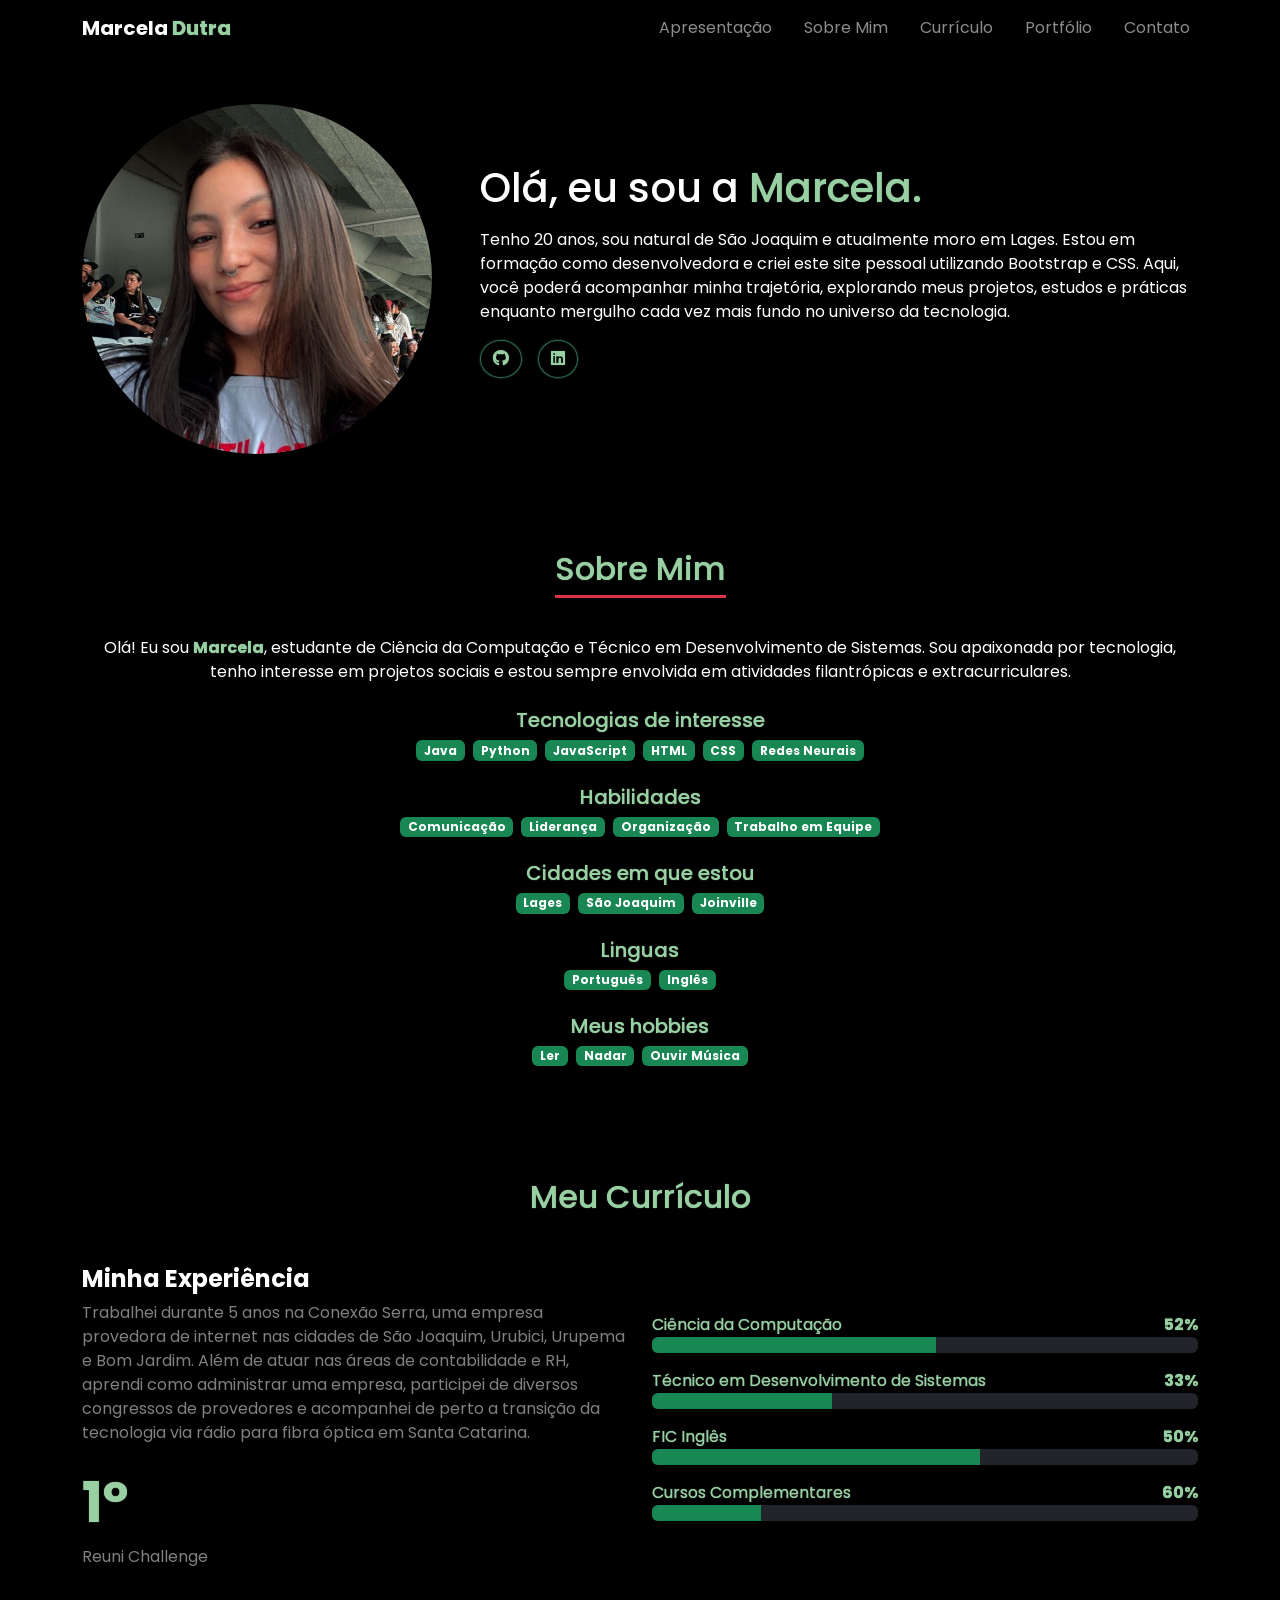
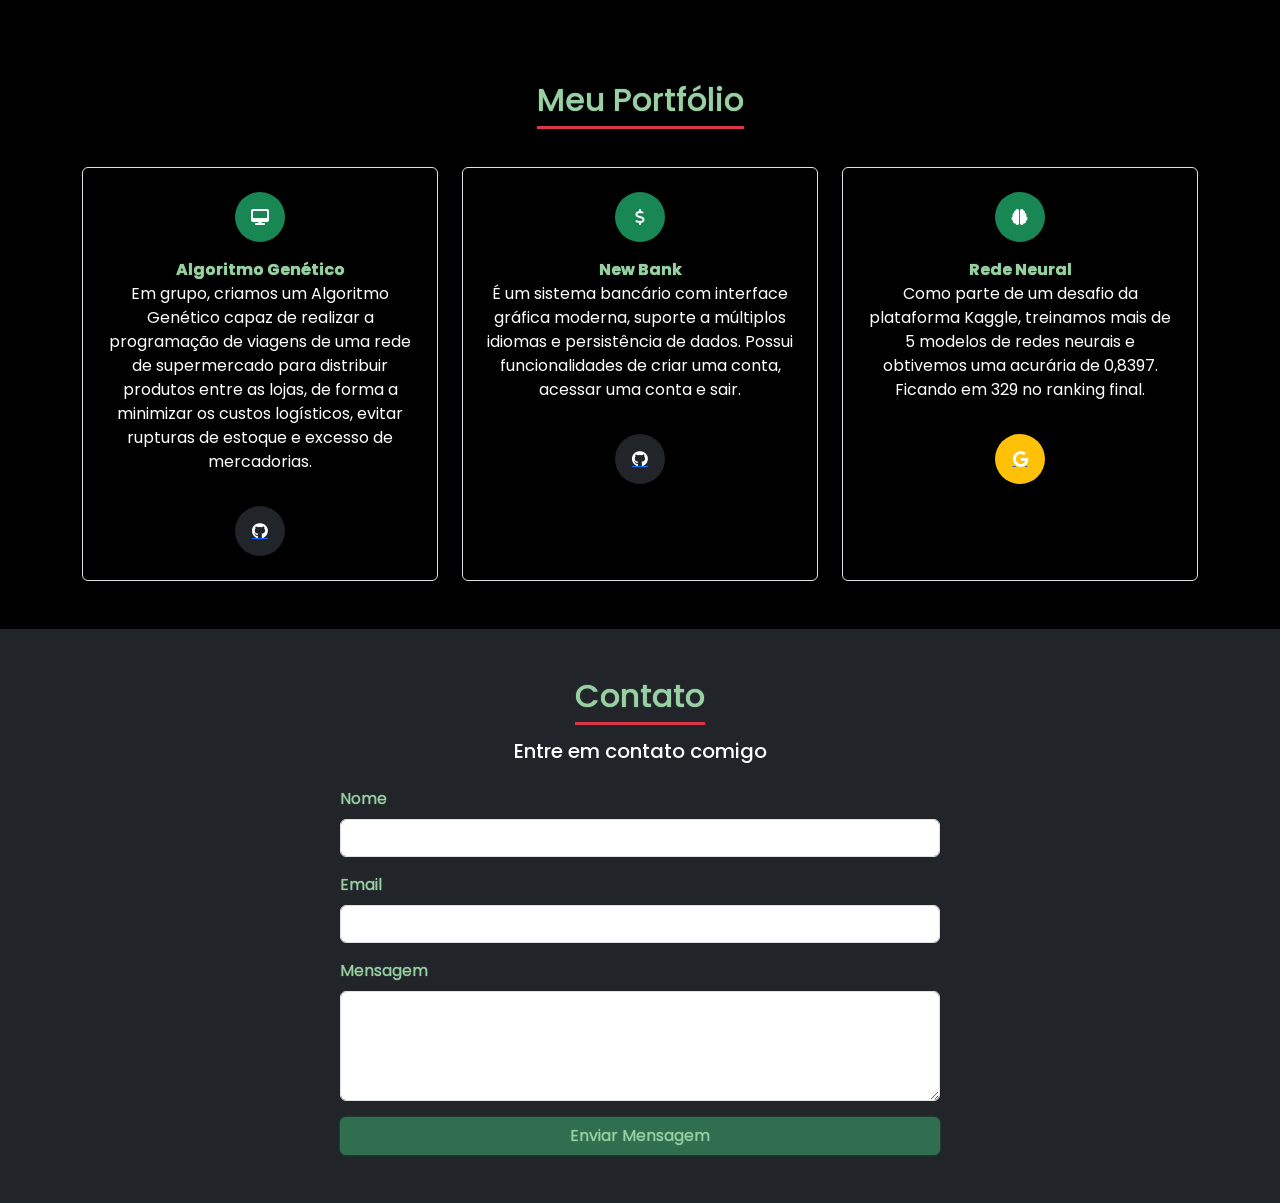
==== site-pessoal/index.html @ 1684de86 "Add files via upload Commit Final." ====
<!DOCTYPE html>
<html lang="pt-BR">

<head>
    <meta charset="UTF-8" />
    <meta name="viewport" content="width=device-width, initial-scale=1.0" />
    <title>Meu site pessoal</title>

    <!-- Bootstrap -->
    <link href="https://cdn.jsdelivr.net/npm/bootstrap@5.3.3/dist/css/bootstrap.min.css" rel="stylesheet" />
    <!-- Font Awesome -->
    <link rel="stylesheet" href="https://cdnjs.cloudflare.com/ajax/libs/font-awesome/6.5.2/css/all.min.css" />
    <!-- Google Fonts -->
    <link href="https://fonts.googleapis.com/css2?family=Poppins:wght@300;400;500;600&display=swap" rel="stylesheet">
    <!-- CSS adicional -->
    <link rel="stylesheet" href="style.css" />
    <style>
        body {
            font-family: 'Poppins', sans-serif;
            background-color: black;
            color: white;
        }
    </style>
</head>

<body>

    <!-- Navbar -->
    <nav class="navbar navbar-expand-lg navbar-dark bg-black">
        <div class="container">
            <a class="navbar-brand fw-bold" href="#">Marcela <span class="text-success">Dutra</span></a>
            <button class="navbar-toggler" type="button" data-bs-toggle="collapse" data-bs-target="#navbarNav">
                <span class="navbar-toggler-icon"></span>
            </button>
            <div class="collapse navbar-collapse justify-content-end" id="navbarNav">
                <ul class="navbar-nav gap-3">
                    <li class="nav-item"><a class="nav-link" href="#apresentacao">Apresentação</a></li>
                    <li class="nav-item"><a class="nav-link" href="#sobre">Sobre Mim</a></li>
                    <li class="nav-item"><a class="nav-link" href="#curriculo">Currículo</a></li>
                    <li class="nav-item"><a class="nav-link" href="#portfolio">Portfólio</a></li>
                    <li class="nav-item"><a class="nav-link" href="#contato">Contato</a></li>
                </ul>

            </div>
        </div>
    </nav>

    <!-- Apresentação -->
    <section class="py-5" id="apresentacao">
        <div class="container d-flex flex-column flex-md-row align-items-center justify-content-between">
            <div class="mb-4 mb-md-0">
                <img src="imagens/foto-perfil.jpg" class="rounded-circle shadow"
                    style="width: 350px; height: 350px; object-fit: cover;" alt="foto">
            </div>
            <div class="ms-md-5 text-center text-md-start">
                <h1>Olá, eu sou a <span class="text-success">Marcela.</span></h1>
                <p class="mt-3">Tenho 20 anos, sou natural de São Joaquim e atualmente moro em Lages. Estou em formação
                    como desenvolvedora e criei este site pessoal utilizando Bootstrap e CSS. Aqui, você poderá
                    acompanhar minha trajetória, explorando meus projetos, estudos e práticas enquanto mergulho cada vez
                    mais fundo no universo da tecnologia. </p>
                <div class="d-flex justify-content-center justify-content-md-start gap-3 my-3">
                    <a href="https://github.com/mdrmarcela" target="_blank"
                        class="btn btn-outline-success rounded-circle">
                        <i class="fab fa-github"></i>
                    </a>
                    <a href="https://www.linkedin.com/in/marcela-rodrigues-480887188" target="_blank"
                        class="btn btn-outline-success rounded-circle">
                        <i class="fab fa-linkedin"></i>
                    </a>
                </div>
    </section>

    <!-- Sobre Mim -->
    <section class="py-5" id="sobre">
        <div class="container">
            <h2 class="text-center mb-5">
                <span class="border-bottom border-3 border-danger pb-1">Sobre Mim</span>
            </h2>
            <div class="text-center text-white">
                <p class="mb-4">
                    Olá! Eu sou <span class="text-success fw-bold">Marcela</span>, estudante de Ciência da Computação e
                    Técnico em Desenvolvimento de Sistemas. Sou apaixonada por tecnologia, tenho interesse em projetos
                    sociais e estou sempre envolvida em atividades filantrópicas e extracurriculares.
                </p>

                <!-- Tecnologias -->
                <h5 class="text-success mt-4">Tecnologias de interesse</h5>
                <div class="d-flex flex-wrap justify-content-center gap-2 mb-3">
                    <span class="badge bg-success">Java</span>
                    <span class="badge bg-success">Python</span>
                    <span class="badge bg-success">JavaScript</span>
                    <span class="badge bg-success">HTML</span>
                    <span class="badge bg-success">CSS</span>
                    <span class="badge bg-success">Redes Neurais</span>
                </div>

                <!-- Habilidades -->
                <h5 class="text-success mt-4">Habilidades</h5>
                <div class="d-flex flex-wrap justify-content-center gap-2 mb-3">
                    <span class="badge bg-success">Comunicação</span>
                    <span class="badge bg-success">Liderança</span>
                    <span class="badge bg-success">Organização</span>
                    <span class="badge bg-success">Trabalho em Equipe</span>
                </div>

                <!-- Cidades -->
                <h5 class="text-success mt-4">Cidades em que estou</h5>
                <div class="d-flex flex-wrap justify-content-center gap-2 mb-3">
                    <span class="badge bg-success">Lages</span>
                    <span class="badge bg-success">São Joaquim</span>
                    <span class="badge bg-success">Joinville</span>
                </div>

                <!-- Linguas -->
                <h5 class="text-success mt-4">Linguas</h5>
                <div class="d-flex flex-wrap justify-content-center gap-2 mb-3">
                    <span class="badge bg-success">Português</span>
                    <span class="badge bg-success">Inglês</span>
                </div>

                <!-- Hobbies -->
                <h5 class="text-success mt-4">Meus hobbies</h5>
                <div class="d-flex flex-wrap justify-content-center gap-2 mb-3">
                    <span class="badge bg-success">Ler</span>
                    <span class="badge bg-success">Nadar</span>
                    <span class="badge bg-success">Ouvir Música</span>
                </div>
            </div>
        </div>
    </section>


    <!-- Currículo -->
    <section class="py-5 bg-black" id="curriculo">
        <div class="container">
            <h2 class="text-center mb-5">
                <span class="titulo-verde-sub">Meu Currículo</span>
            </h2>

            <div class="row align-items-center text-white">
                <!-- Texto lateral esquerdo -->
                <div class="col-md-6 mb-4 mb-md-0">
                    <h4 class="fw-bold text-white">Minha Experiência</h4>
                    <p class="text-white-50">
                        Trabalhei durante 5 anos na Conexão Serra, uma empresa provedora de internet nas cidades de São
                        Joaquim,
                        Urubici, Urupema e Bom Jardim. Além de atuar nas áreas de contabilidade e RH, aprendi como
                        administrar
                        uma empresa, participei de diversos congressos de provedores e acompanhei de perto a transição
                        da
                        tecnologia via rádio para fibra óptica em Santa Catarina.
                    </p>
                    <div class="mt-4">
                        <h1 class="display-4 fw-bold text-success">1º</h1>
                        <p class="text-white-50">Reuni Challenge</p>
                    </div>
                </div>

                <!-- Barras de formações-->
                <div class="col-md-6">
                    <div class="d-flex justify-content-between">
                        <span class="text-success">Ciência da Computação</span>
                        <span class="fw-bold text-success">52%</span>
                    </div>
                    <div class="progress mb-3 bg-dark">
                        <div class="progress-bar bg-success" style="width: 52%;"></div>
                    </div>

                    <div class="d-flex justify-content-between">
                        <span class="text-success">Técnico em Desenvolvimento de Sistemas</span>
                        <span class="fw-bold text-success">33%</span>
                    </div>
                    <div class="progress mb-3 bg-dark">
                        <div class="progress-bar bg-success" style="width: 33%;"></div>
                    </div>

                    <div class="d-flex justify-content-between">
                        <span class="text-success">FIC Inglês</span>
                        <span class="fw-bold text-success">50%</span>
                    </div>
                    <div class="progress mb-3 bg-dark">
                        <div class="progress-bar bg-success" style="width: 60%;"></div>
                    </div>

                    <div class="d-flex justify-content-between">
                        <span class="text-success">Cursos Complementares</span>
                        <span class="fw-bold text-success">60%</span>
                    </div>
                    <div class="progress mb-3 bg-dark">
                        <div class="progress-bar bg-success" style="width: 20%;"></div>
                    </div>
                </div>
            </div>
        </div>
    </section>


    <!-- Portfólio -->
    <section class="py-5" id="portfolio">
        <div class="container">
            <h2 class="text-center mb-5"><span class="border-bottom border-3 border-danger pb-1">Meu Portfólio</span>
            </h2>
            <div class="row g-4">
                <div class="col-md-4">
                    <div class="p-4 border rounded text-center h-100">
                        <!-- Ícone superior -->
                        <div class="d-flex justify-content-center">
                            <div class="icon bg-success text-white rounded-circle mb-3 d-flex align-items-center justify-content-center"
                                style="width: 50px; height: 50px;">
                                <i class="fas fa-desktop"></i>
                            </div>
                        </div>

                        <!-- Título e descrição -->
                        <div class="topic fw-bold">Algoritmo Genético</div>
                        <p>Em grupo, criamos um Algoritmo Genético capaz de realizar a programação de viagens de uma
                            rede de supermercado para distribuir produtos entre as lojas, de forma a minimizar os custos
                            logísticos, evitar rupturas de estoque e excesso de mercadorias.</p>

                        <!-- Ícone do GitHub abaixo do texto -->
                        <div class="d-flex justify-content-center">
                            <a href="https://github.com/mdrmarcela/AlgoritmoGenetico/tree/main" target="_blank">
                                <div class="icon bg-dark text-white rounded-circle mt-3 d-flex align-items-center justify-content-center"
                                    style="width: 50px; height: 50px;">
                                    <i class="fab fa-github"></i>
                                </div>
                            </a>
                        </div>
                    </div>
                </div>

                <div class="col-md-4">
                    <div class="p-4 border rounded text-center h-100">
                        <!-- Ícone superior -->
                        <div class="d-flex justify-content-center">
                            <div class="icon bg-success text-white rounded-circle mb-3 d-flex align-items-center justify-content-center"
                                style="width: 50px; height: 50px;">
                                <i class="fas fa-dollar-sign"></i>
                            </div>
                        </div>

                        <!-- Título e descrição -->
                        <div class="topic fw-bold">New Bank</div>
                        <p>É um sistema bancário com interface gráfica moderna, suporte a múltiplos idiomas e
                            persistência de dados. Possui funcionalidades de criar uma conta, acessar uma conta e sair.
                        </p>

                        <!-- Ícone do GitHub abaixo do texto -->
                        <div class="d-flex justify-content-center">
                            <a href="https://github.com/mdrmarcela/NewBank" target="_blank">
                                <div class="icon bg-dark text-white rounded-circle mt-3 d-flex align-items-center justify-content-center"
                                    style="width: 50px; height: 50px;">
                                    <i class="fab fa-github"></i>
                                </div>
                            </a>
                        </div>
                    </div>
                </div>

                <div class="col-md-4">
                    <div class="p-4 border rounded text-center h-100">
                        <!-- Ícone do cérebro -->
                        <div class="d-flex justify-content-center">
                            <div class="icon bg-success text-white rounded-circle mb-3 d-flex align-items-center justify-content-center"
                                style="width: 50px; height: 50px;">
                                <i class="fas fa-brain"></i>
                            </div>
                        </div>

                        <!-- Título e texto -->
                        <div class="topic fw-bold">Rede Neural</div>
                        <p>Como parte de um desafio da plataforma Kaggle, treinamos mais de 5 modelos de redes neurais e
                            obtivemos uma acurária de 0,8397. Ficando em 329 no ranking final.</p>

                        <!-- Ícone do Google Colab -->
                        <div class="d-flex justify-content-center">
                            <a href="https://colab.research.google.com/" target="_blank">
                                <div class="icon bg-warning text-white rounded-circle mt-3 d-flex align-items-center justify-content-center"
                                    style="width: 50px; height: 50px;">
                                    <i class="fab fa-google"></i>
                                </div>
                            </a>
                        </div>
                    </div>
                </div>


            </div>
    </section>

    <!-- Contato -->
    <section class="py-5 bg-dark" id="contato">
        <div class="container">
            <h2 class="text-center mb-4"><span class="border-bottom border-3 border-danger pb-1">Contato</span></h2>
            <div class="text-center mb-4">
                <h5>Entre em contato comigo</h5>
            </div>
            <div class="mx-auto" style="max-width: 600px;">
                <form>
                    <div class="mb-3">
                        <label for="nome" class="form-label text-success">Nome</label>
                        <input type="text" class="form-control" id="nome" required>
                    </div>
                    <div class="mb-3">
                        <label for="email" class="form-label text-success">Email</label>
                        <input type="email" class="form-control" id="email" required>
                    </div>
                    <div class="mb-3">
                        <label for="mensagem" class="form-label text-success">Mensagem</label>
                        <textarea class="form-control" id="mensagem" rows="4" required></textarea>
                    </div>
                    <button type="submit" class="btn btn-success w-100">Enviar Mensagem</button>
                </form>
            </div>
        </div>
    </section>

    <!-- Bootstrap Script -->
    <script src="https://cdn.jsdelivr.net/npm/bootstrap@5.3.3/dist/js/bootstrap.bundle.min.js"></script>
</body>

</html>
---- site-pessoal/style.css ----
/* Tema Dark geral */
body {
  background-color: #0d0d0d;
  color: #d0e0d0;
}


/* Interatividade nos textos de apresentação */
h1 span,
.typewriter-text {
  cursor: pointer;
  transition: all 0.3s ease;
}
h1 span:active,
.typewriter-text:active {
  color: #a5d6a7;
  text-shadow: 0 0 2px #a5d6a7;
}

/* Estilo leve para textos e botões */
.text-success,
.btn-success,
.btn-outline-success,
.content .typewriter,
.content h1 span,
.content .typewriter-text,
.portfolio .topic,
.curriculo-details .boxes .topic {
  color: #98cfa3 !important;
  text-shadow: 0 0 1px #98cfa3;
}

/* Botões com brilho sutil */
.btn-success {
  background-color: #2f6e4f;
  border: 1px solid #2f6e4f;
  box-shadow: 0 0 2px #2f6e4f;
  transition: all 0.3s ease-in-out;
}
.btn-success:hover {
  background-color: transparent;
  color: #2f6e4f;
  box-shadow: 0 0 4px #2f6e4f;
}

.btn-outline-success {
  border: 1px solid #2f6e4f;
  color: #2f6e4f;
  box-shadow: 0 0 2px #2f6e4f;
}
.btn-outline-success:hover {
  background-color: #2f6e4f;
  color: white;
  box-shadow: 0 0 4px #2f6e4f;
}

/* Ícones */
.social-links i {
  background-color: transparent;
  border: 1px solid #2f6e4f;
  color: #2f6e4f;
  border-radius: 50%;
  padding: 8px;
  transition: all 0.3s ease;
  box-shadow: 0 0 2px #2f6e4f;
}
.social-links i:hover {
  background-color: #2f6e4f;
  color: white;
  scale: 1.1;
  box-shadow: 0 0 4px #2f6e4f;
}

/* Títulos com destaque */
h2 span,
.topic,
section .title span,
.right p span {
  color: #98cfa3;
  text-shadow: 0 0 1px #98cfa3;
}

/* Corrigir erro no transform */
section .title span::after {
  transform: translateX(-50%);
}
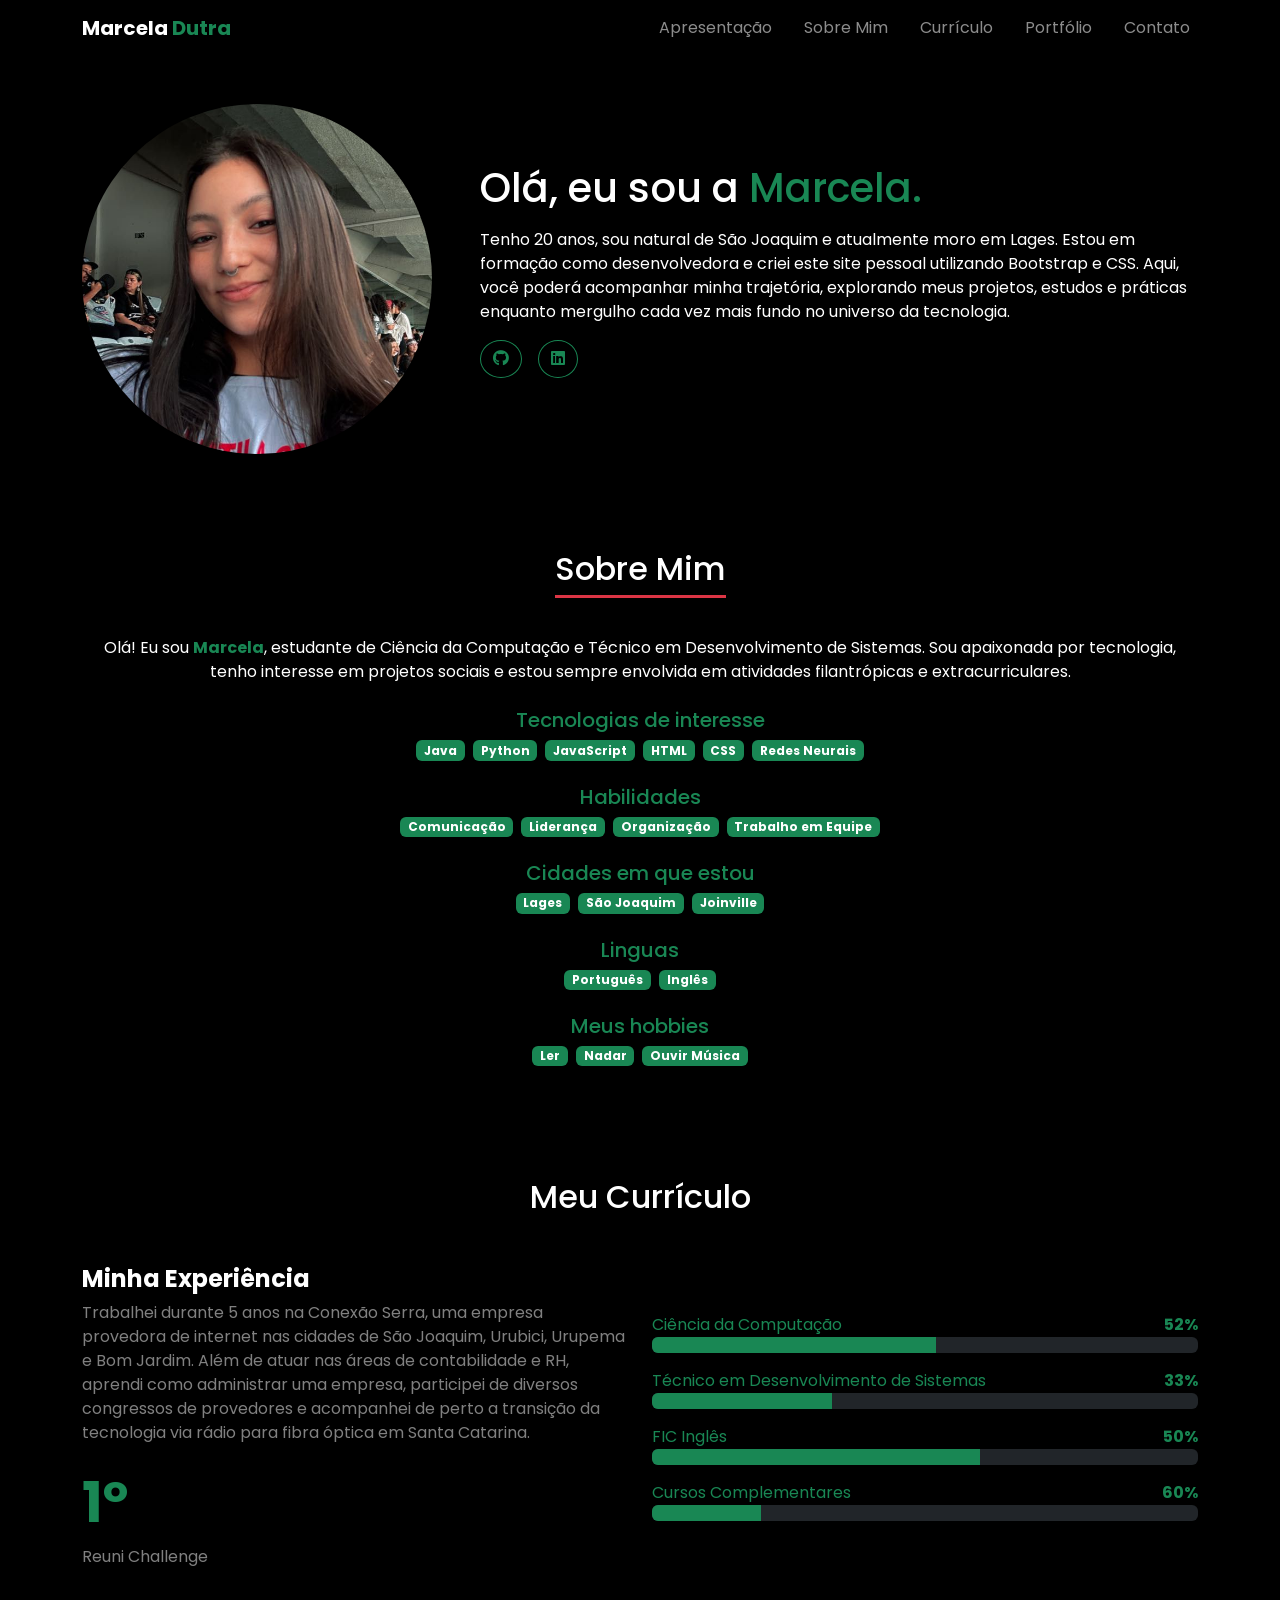
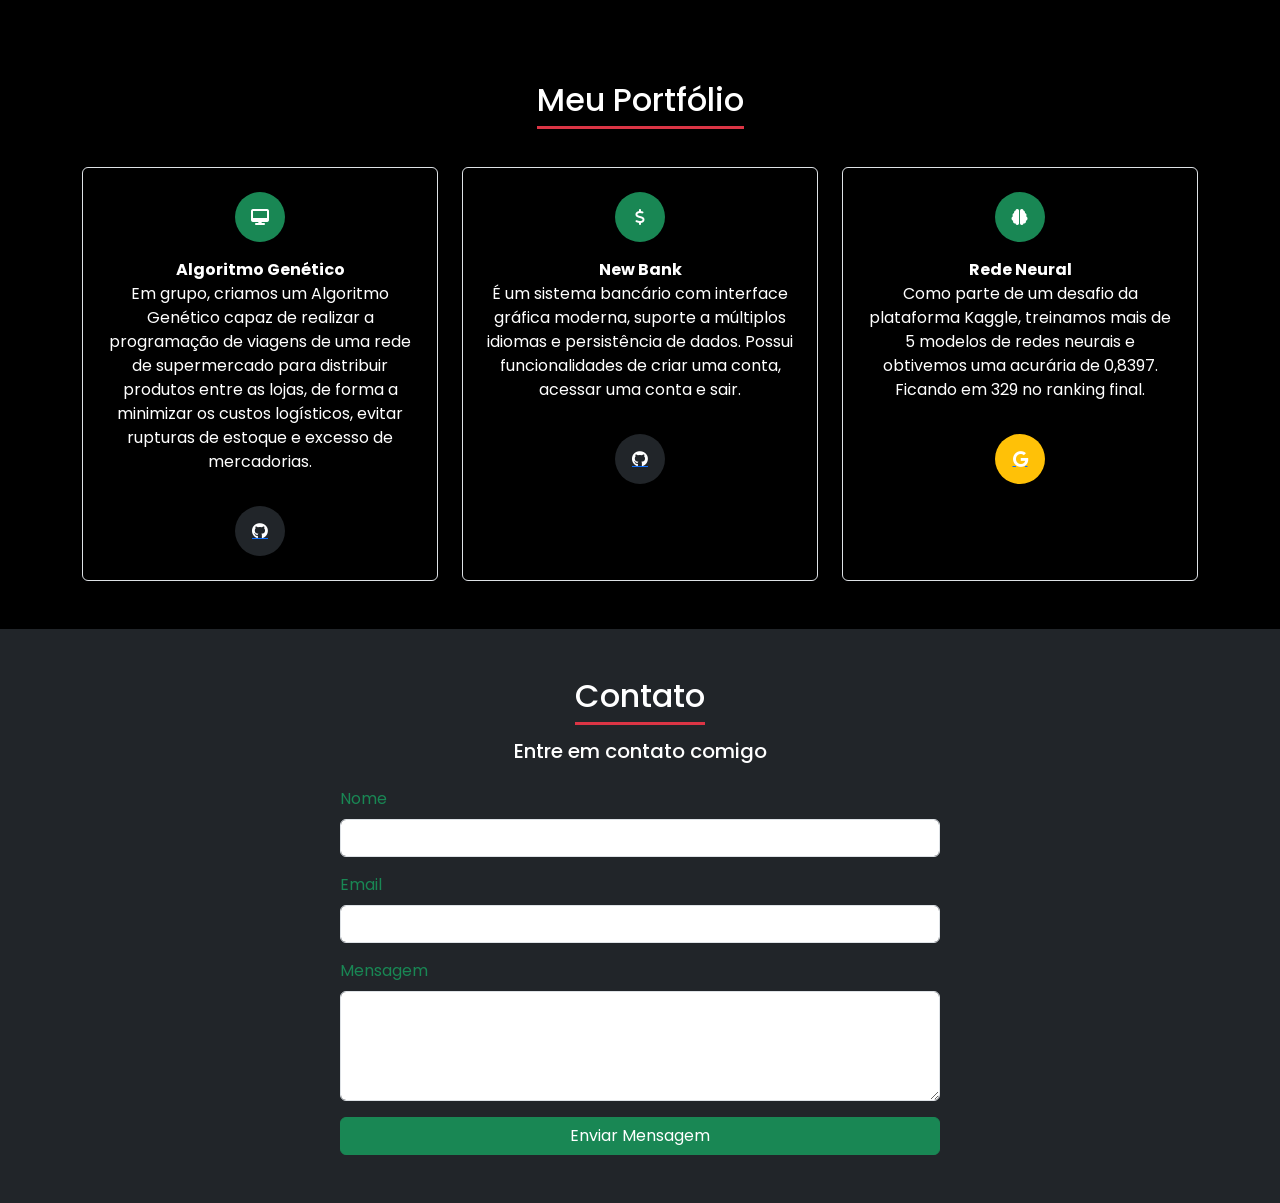
==== commit ab1b613c: "Add files via upload" ====
--- a/site-pessoal/index.html
+++ b/site-pessoal/index.html
@@ -7,13 +7,13 @@
     <title>Meu site pessoal</title>
 
     <!-- Bootstrap -->
-    <link href="https://cdn.jsdelivr.net/npm/bootstrap@5.3.3/dist/css/bootstrap.min.css" rel="stylesheet" />
+    <link href="https://cdn.jsdelivr.net/npm/bootstrap@5.3.0/dist/css/bootstrap.min.css" rel="stylesheet" />
     <!-- Font Awesome -->
     <link rel="stylesheet" href="https://cdnjs.cloudflare.com/ajax/libs/font-awesome/6.5.2/css/all.min.css" />
     <!-- Google Fonts -->
     <link href="https://fonts.googleapis.com/css2?family=Poppins:wght@300;400;500;600&display=swap" rel="stylesheet">
     <!-- CSS adicional -->
-    <link rel="stylesheet" href="style.css" />
+    <link rel="stylesheet" href="css/style.css" />
     <style>
         body {
             font-family: 'Poppins', sans-serif;
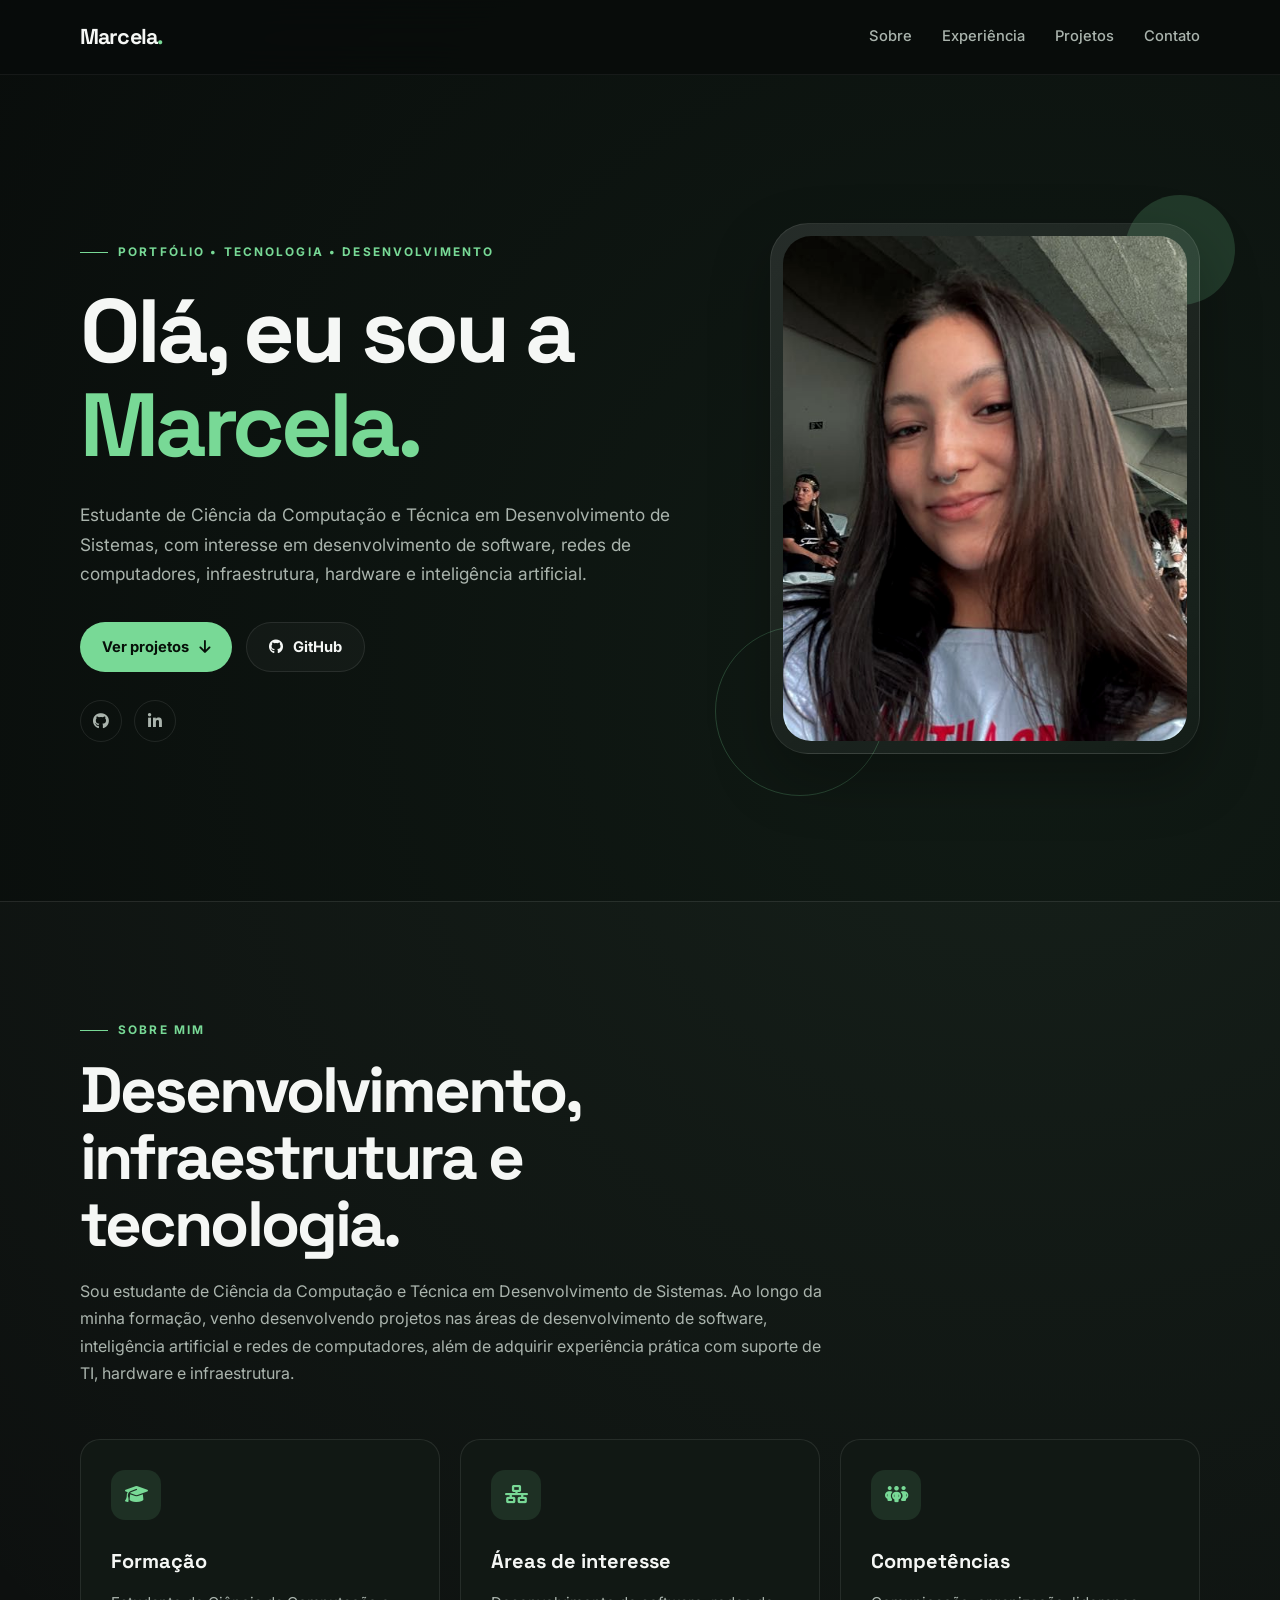
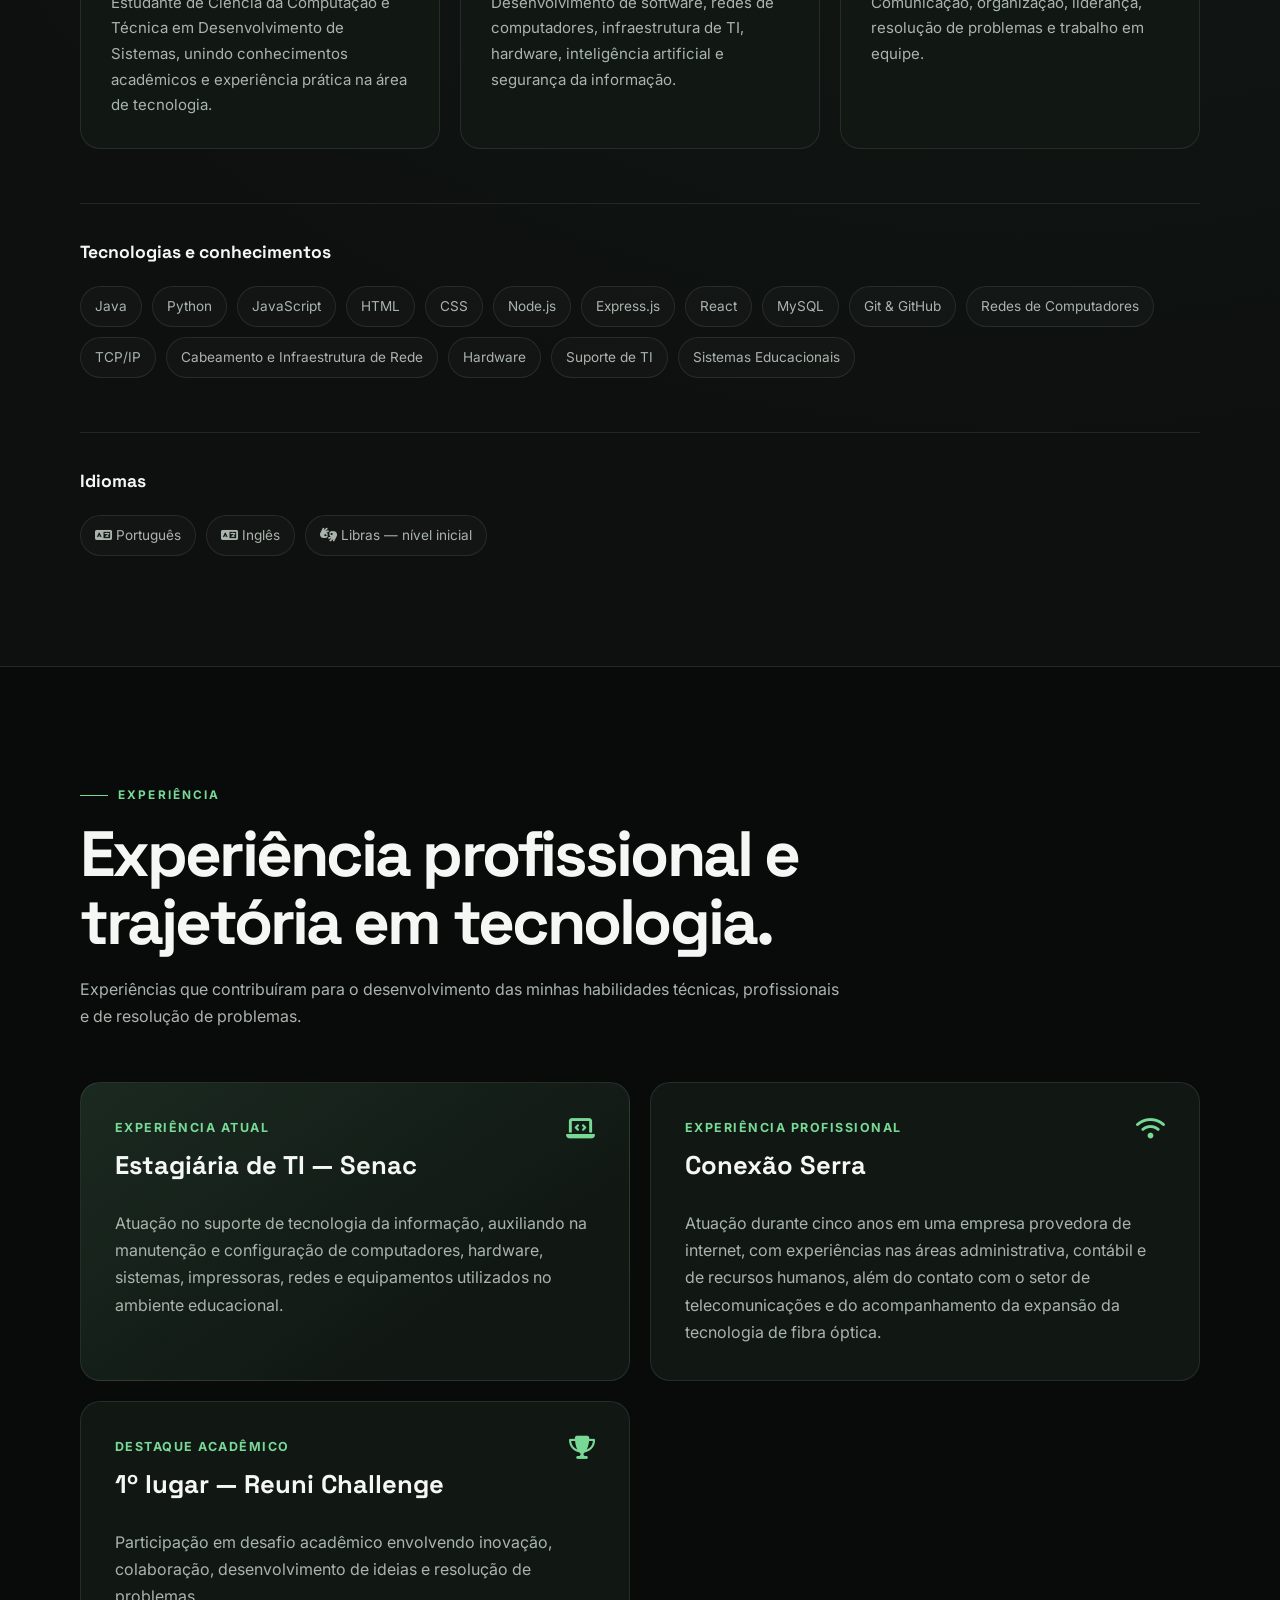
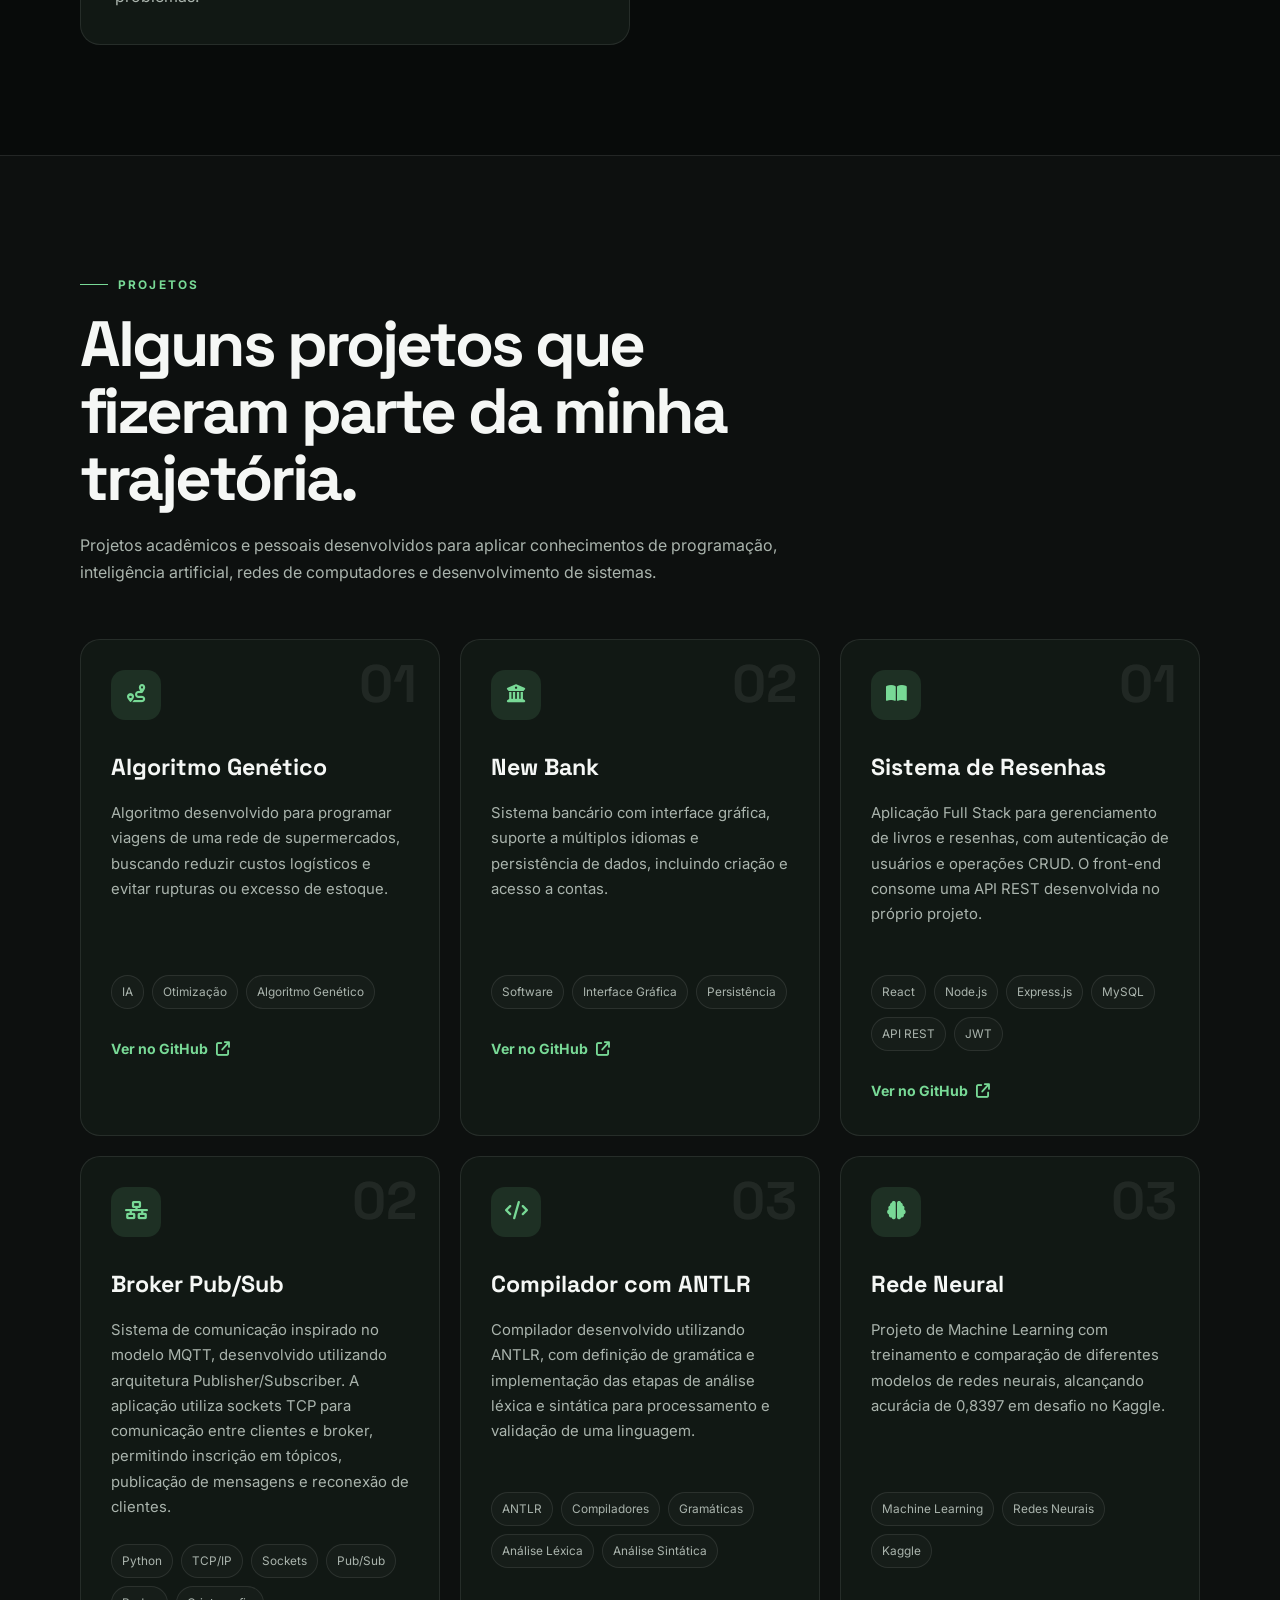
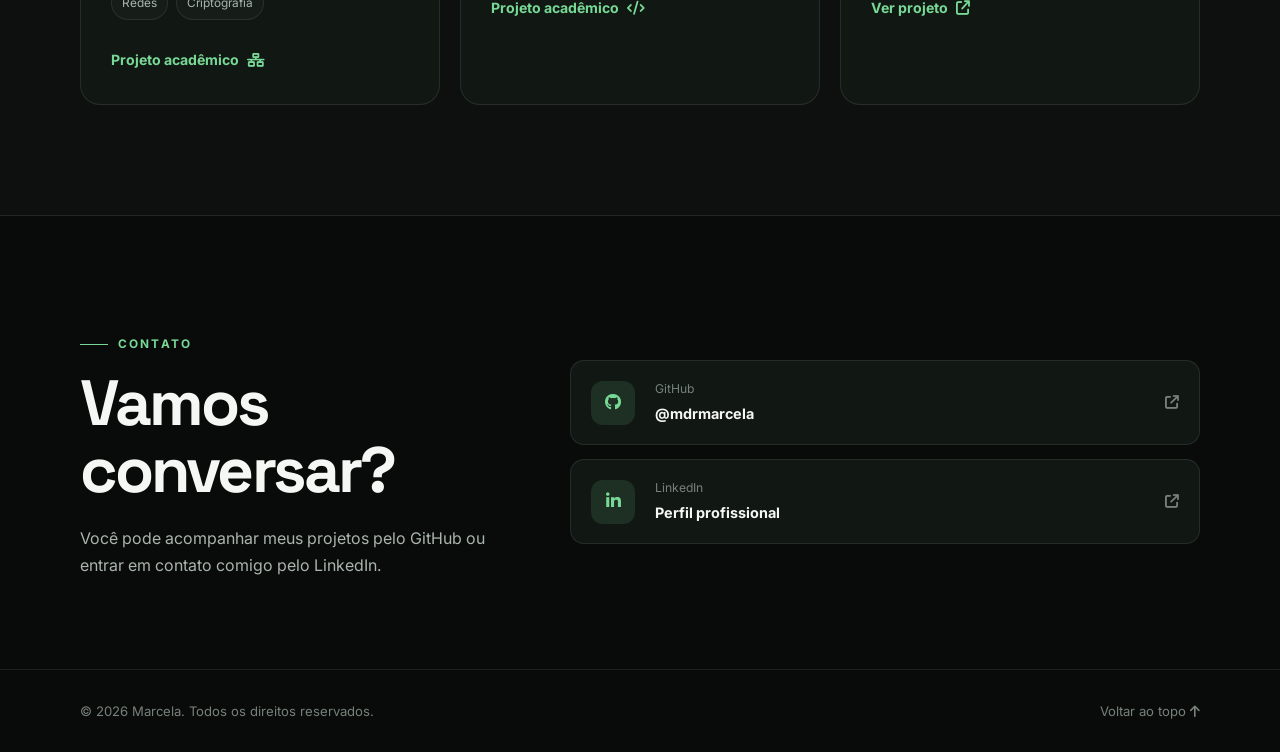
==== commit 094e102f: "Atualizando o portifolio" ====
--- a/site-pessoal/index.html
+++ b/site-pessoal/index.html
@@ -1,322 +1,980 @@
 <!DOCTYPE html>
 <html lang="pt-BR">
-
 <head>
-    <meta charset="UTF-8" />
-    <meta name="viewport" content="width=device-width, initial-scale=1.0" />
-    <title>Meu site pessoal</title>
-
-    <!-- Bootstrap -->
-    <link href="https://cdn.jsdelivr.net/npm/bootstrap@5.3.0/dist/css/bootstrap.min.css" rel="stylesheet" />
+    <meta charset="UTF-8">
+    <meta name="viewport" content="width=device-width, initial-scale=1.0">
+
+    <title>Marcela | Portfólio</title>
+
+    <meta
+        name="description"
+        content="Portfólio de Marcela, estudante de Ciência da Computação e Técnica em Desenvolvimento de Sistemas."
+    >
+
+    <!-- Google Fonts -->
+    <link rel="preconnect" href="https://fonts.googleapis.com">
+    <link rel="preconnect" href="https://fonts.gstatic.com" crossorigin>
+
+    <link
+        href="https://fonts.googleapis.com/css2?family=Inter:wght@400;500;600;700&family=Space+Grotesk:wght@500;600;700&display=swap"
+        rel="stylesheet"
+    >
+
     <!-- Font Awesome -->
-    <link rel="stylesheet" href="https://cdnjs.cloudflare.com/ajax/libs/font-awesome/6.5.2/css/all.min.css" />
-    <!-- Google Fonts -->
-    <link href="https://fonts.googleapis.com/css2?family=Poppins:wght@300;400;500;600&display=swap" rel="stylesheet">
-    <!-- CSS adicional -->
-    <link rel="stylesheet" href="css/style.css" />
-    <style>
-        body {
-            font-family: 'Poppins', sans-serif;
-            background-color: black;
-            color: white;
-        }
-    </style>
+    <link
+        rel="stylesheet"
+        href="https://cdnjs.cloudflare.com/ajax/libs/font-awesome/6.5.2/css/all.min.css"
+    >
+
+    <!-- CSS -->
+    <link rel="stylesheet" href="style.css">
 </head>
 
 <body>
 
-    <!-- Navbar -->
-    <nav class="navbar navbar-expand-lg navbar-dark bg-black">
-        <div class="container">
-            <a class="navbar-brand fw-bold" href="#">Marcela <span class="text-success">Dutra</span></a>
-            <button class="navbar-toggler" type="button" data-bs-toggle="collapse" data-bs-target="#navbarNav">
-                <span class="navbar-toggler-icon"></span>
+    <!-- NAVBAR -->
+    <header class="site-header">
+
+        <div class="container nav-wrapper">
+
+            <a class="brand" href="#inicio">
+                Marcela<span>.</span>
+            </a>
+
+            <button
+                class="menu-toggle"
+                type="button"
+                aria-label="Abrir menu"
+                aria-expanded="false"
+            >
+                <i class="fa-solid fa-bars"></i>
             </button>
-            <div class="collapse navbar-collapse justify-content-end" id="navbarNav">
-                <ul class="navbar-nav gap-3">
-                    <li class="nav-item"><a class="nav-link" href="#apresentacao">Apresentação</a></li>
-                    <li class="nav-item"><a class="nav-link" href="#sobre">Sobre Mim</a></li>
-                    <li class="nav-item"><a class="nav-link" href="#curriculo">Currículo</a></li>
-                    <li class="nav-item"><a class="nav-link" href="#portfolio">Portfólio</a></li>
-                    <li class="nav-item"><a class="nav-link" href="#contato">Contato</a></li>
-                </ul>
+
+            <nav class="nav-menu">
+
+                <a href="#sobre">Sobre</a>
+
+                <a href="#experiencia">Experiência</a>
+
+                <a href="#projetos">Projetos</a>
+
+                <a href="#contato">Contato</a>
+
+            </nav>
+
+        </div>
+
+    </header>
+
+
+    <main>
+
+        <!-- INÍCIO -->
+        <section class="hero section" id="inicio">
+
+            <div class="container hero-grid">
+
+                <div class="hero-content">
+
+                    <p class="eyebrow">
+                        PORTFÓLIO • TECNOLOGIA • DESENVOLVIMENTO
+                    </p>
+
+                    <h1>
+                        Olá, eu sou a
+                        <span>Marcela.</span>
+                    </h1>
+
+                    <p class="hero-subtitle">
+                        Estudante de Ciência da Computação e Técnica em
+                        Desenvolvimento de Sistemas, com interesse em
+                        desenvolvimento de software, redes de computadores, 
+                        infraestrutura, hardware e inteligência artificial.
+                    </p>
+
+
+                    <div class="hero-actions">
+
+                        <a class="btn btn-primary" href="#projetos">
+
+                            Ver projetos
+
+                            <i class="fa-solid fa-arrow-down"></i>
+
+                        </a>
+
+
+                        <a
+                            class="btn btn-secondary"
+                            href="https://github.com/mdrmarcela"
+                            target="_blank"
+                        >
+
+                            <i class="fa-brands fa-github"></i>
+
+                            GitHub
+
+                        </a>
+
+                    </div>
+
+
+                    <div class="social-links">
+
+                        <a
+                            href="https://github.com/mdrmarcela"
+                            target="_blank"
+                            aria-label="GitHub"
+                        >
+
+                            <i class="fa-brands fa-github"></i>
+
+                        </a>
+
+
+                        <a
+                            href="https://www.linkedin.com/in/marcela-rodrigues-480887188"
+                            target="_blank"
+                            aria-label="LinkedIn"
+                        >
+
+                            <i class="fa-brands fa-linkedin-in"></i>
+
+                        </a>
+
+                    </div>
+
+                </div>
+
+
+                <div class="hero-image-wrapper">
+
+                    <div class="hero-image-card">
+
+                        <img
+                            src="imagens/foto-perfil.jpg"
+                            alt="Foto de perfil"
+                            class="hero-image"
+                        >
+
+                    </div>
+
+                    <span class="image-decoration decoration-one"></span>
+
+                    <span class="image-decoration decoration-two"></span>
+
+                </div>
 
             </div>
+
+        </section>
+
+
+
+        <!-- SOBRE -->
+<section class="section section-alt" id="sobre">
+
+    <div class="container">
+
+        <div class="section-heading">
+
+            <p class="section-label">
+                SOBRE MIM
+            </p>
+
+            <h2>
+                Desenvolvimento, infraestrutura e tecnologia.
+            </h2>
+
+            <p>
+                Sou estudante de Ciência da Computação e Técnica em
+                Desenvolvimento de Sistemas. Ao longo da minha formação,
+                venho desenvolvendo projetos nas áreas de desenvolvimento
+                de software, inteligência artificial e redes de computadores,
+                além de adquirir experiência prática com suporte de TI,
+                hardware e infraestrutura.
+            </p>
+
         </div>
-    </nav>
-
-    <!-- Apresentação -->
-    <section class="py-5" id="apresentacao">
-        <div class="container d-flex flex-column flex-md-row align-items-center justify-content-between">
-            <div class="mb-4 mb-md-0">
-                <img src="imagens/foto-perfil.jpg" class="rounded-circle shadow"
-                    style="width: 350px; height: 350px; object-fit: cover;" alt="foto">
+
+
+        <div class="about-grid">
+
+
+            <!-- FORMAÇÃO -->
+            <article class="info-card">
+
+                <div class="card-icon">
+                    <i class="fa-solid fa-graduation-cap"></i>
+                </div>
+
+                <h3>Formação</h3>
+
+                <p>
+                    Estudante de Ciência da Computação e Técnica em
+                    Desenvolvimento de Sistemas, unindo conhecimentos
+                    acadêmicos e experiência prática na área de tecnologia.
+                </p>
+
+            </article>
+
+
+            <!-- ÁREAS DE INTERESSE -->
+            <article class="info-card">
+
+                <div class="card-icon">
+                    <i class="fa-solid fa-network-wired"></i>
+                </div>
+
+                <h3>Áreas de interesse</h3>
+
+                <p>
+                    Desenvolvimento de software, redes de computadores,
+                    infraestrutura de TI, hardware, inteligência artificial
+                    e segurança da informação.
+                </p>
+
+            </article>
+
+
+            <!-- COMPETÊNCIAS -->
+            <article class="info-card">
+
+                <div class="card-icon">
+                    <i class="fa-solid fa-people-group"></i>
+                </div>
+
+                <h3>Competências</h3>
+
+                <p>
+                    Comunicação, organização, liderança, resolução de
+                    problemas e trabalho em equipe.
+                </p>
+
+            </article>
+
+        </div>
+
+
+        <!-- TECNOLOGIAS -->
+        <div class="skills-block">
+
+            <h3>
+                Tecnologias e conhecimentos
+            </h3>
+
+            <div class="skills-list">
+
+                <span>Java</span>
+
+                <span>Python</span>
+
+                <span>JavaScript</span>
+
+                <span>HTML</span>
+
+                <span>CSS</span>
+
+                <span>Node.js</span>
+
+                <span>Express.js</span>
+
+                <span>React</span>
+
+                <span>MySQL</span>
+
+                <span>Git & GitHub</span>
+
+                <span>Redes de Computadores</span>
+
+                <span>TCP/IP</span>
+
+                <span>Cabeamento e Infraestrutura de Rede</span>
+
+                <span>Hardware</span>
+
+                <span>Suporte de TI</span>
+
+                <span>Sistemas Educacionais</span>
+
             </div>
-            <div class="ms-md-5 text-center text-md-start">
-                <h1>Olá, eu sou a <span class="text-success">Marcela.</span></h1>
-                <p class="mt-3">Tenho 20 anos, sou natural de São Joaquim e atualmente moro em Lages. Estou em formação
-                    como desenvolvedora e criei este site pessoal utilizando Bootstrap e CSS. Aqui, você poderá
-                    acompanhar minha trajetória, explorando meus projetos, estudos e práticas enquanto mergulho cada vez
-                    mais fundo no universo da tecnologia. </p>
-                <div class="d-flex justify-content-center justify-content-md-start gap-3 my-3">
-                    <a href="https://github.com/mdrmarcela" target="_blank"
-                        class="btn btn-outline-success rounded-circle">
-                        <i class="fab fa-github"></i>
+
+        </div>
+
+
+        <!-- IDIOMAS -->
+        <div class="skills-block">
+
+            <h3>
+                Idiomas
+            </h3>
+
+            <div class="skills-list">
+
+                <span>
+                    <i class="fa-solid fa-language"></i>
+                    Português
+                </span>
+
+                <span>
+                    <i class="fa-solid fa-language"></i>
+                    Inglês
+                </span>
+
+                <span>
+                    <i class="fa-solid fa-hands-asl-interpreting"></i>
+                    Libras — nível inicial
+                </span>
+
+            </div>
+
+        </div>
+
+    </div>
+
+</section>
+
+
+        <!-- EXPERIÊNCIA -->
+<section class="section" id="experiencia">
+
+    <div class="container">
+
+
+        <div class="section-heading">
+
+            <p class="section-label">
+                EXPERIÊNCIA
+            </p>
+
+            <h2>
+                Experiência profissional e trajetória em tecnologia.
+            </h2>
+
+            <p>
+                Experiências que contribuíram para o desenvolvimento
+                das minhas habilidades técnicas, profissionais e de
+                resolução de problemas.
+            </p>
+
+        </div>
+
+
+        <div class="experience-grid">
+
+
+            <!-- SENAC -->
+            <article class="experience-card highlight-card">
+
+                <div class="experience-top">
+
+                    <div>
+
+                        <p class="experience-type">
+                            Experiência atual
+                        </p>
+
+                        <h3>
+                            Estagiária de TI — Senac
+                        </h3>
+
+                    </div>
+
+                    <i class="fa-solid fa-laptop-code"></i>
+
+                </div>
+
+                <p>
+                    Atuação no suporte de tecnologia da informação,
+                    auxiliando na manutenção e configuração de computadores,
+                    hardware, sistemas, impressoras, redes e equipamentos
+                    utilizados no ambiente educacional.
+                </p>
+
+            </article>
+
+
+            <!-- CONEXÃO SERRA -->
+            <article class="experience-card">
+
+                <div class="experience-top">
+
+                    <div>
+
+                        <p class="experience-type">
+                            Experiência profissional
+                        </p>
+
+                        <h3>
+                            Conexão Serra
+                        </h3>
+
+                    </div>
+
+                    <i class="fa-solid fa-wifi"></i>
+
+                </div>
+
+                <p>
+                    Atuação durante cinco anos em uma empresa provedora
+                    de internet, com experiências nas áreas administrativa,
+                    contábil e de recursos humanos, além do contato com
+                    o setor de telecomunicações e do acompanhamento da
+                    expansão da tecnologia de fibra óptica.
+                </p>
+
+            </article>
+
+
+            <!-- REUNI -->
+            <article class="experience-card">
+
+                <div class="experience-top">
+
+                    <div>
+
+                        <p class="experience-type">
+                            Destaque acadêmico
+                        </p>
+
+                        <h3>
+                            1º lugar — Reuni Challenge
+                        </h3>
+
+                    </div>
+
+                    <i class="fa-solid fa-trophy"></i>
+
+                </div>
+
+                <p>
+                    Participação em desafio acadêmico envolvendo inovação,
+                    colaboração, desenvolvimento de ideias e resolução
+                    de problemas.
+                </p>
+
+            </article>
+
+
+        </div>
+
+    </div>
+
+</section>
+
+
+        <!-- PROJETOS -->
+        <section class="section section-alt" id="projetos">
+
+            <div class="container">
+
+
+                <div class="section-heading">
+
+                    <p class="section-label">
+                        PROJETOS
+                    </p>
+
+                    <h2>
+                        Alguns projetos que fizeram parte da minha trajetória.
+                    </h2>
+
+                    <p>
+                        Projetos acadêmicos e pessoais desenvolvidos
+                        para aplicar conhecimentos de programação,
+                        inteligência artificial, redes de computadores e desenvolvimento
+                        de sistemas.
+                    </p>
+
+                </div>
+
+
+
+                <div class="projects-grid">
+
+
+                    <!-- PROJETO 1 -->
+                    <article class="project-card">
+
+                        <div class="project-icon">
+
+                            <i class="fa-solid fa-route"></i>
+
+                        </div>
+
+                        <div class="project-number">
+                            01
+                        </div>
+
+                        <h3>
+                            Algoritmo Genético
+                        </h3>
+
+                        <p>
+                            Algoritmo desenvolvido para programar viagens
+                            de uma rede de supermercados, buscando reduzir
+                            custos logísticos e evitar rupturas ou excesso
+                            de estoque.
+                        </p>
+
+
+                        <div class="project-tags">
+
+                            <span>IA</span>
+
+                            <span>Otimização</span>
+
+                            <span>Algoritmo Genético</span>
+
+                        </div>
+
+
+                        <a
+                            class="project-link"
+                            href="https://github.com/mdrmarcela/AlgoritmoGenetico/tree/main"
+                            target="_blank"
+                        >
+
+                            Ver no GitHub
+
+                            <i class="fa-solid fa-arrow-up-right-from-square"></i>
+
+                        </a>
+
+                    </article>
+
+
+
+                    <!-- PROJETO 2 -->
+                    <article class="project-card">
+
+                        <div class="project-icon">
+
+                            <i class="fa-solid fa-building-columns"></i>
+
+                        </div>
+
+                        <div class="project-number">
+                            02
+                        </div>
+
+                        <h3>
+                            New Bank
+                        </h3>
+
+                        <p>
+                            Sistema bancário com interface gráfica,
+                            suporte a múltiplos idiomas e persistência
+                            de dados, incluindo criação e acesso a contas.
+                        </p>
+
+
+                        <div class="project-tags">
+
+                            <span>Software</span>
+
+                            <span>Interface Gráfica</span>
+
+                            <span>Persistência</span>
+
+                        </div>
+
+
+                        <a
+                            class="project-link"
+                            href="https://github.com/mdrmarcela/NewBank"
+                            target="_blank"
+                        >
+
+                            Ver no GitHub
+
+                            <i class="fa-solid fa-arrow-up-right-from-square"></i>
+
+                        </a>
+
+                    </article>
+<!-- SISTEMA DE RESENHAS -->
+<article class="project-card">
+
+    <div class="project-icon">
+        <i class="fa-solid fa-book-open"></i>
+    </div>
+
+    <div class="project-number">
+        01
+    </div>
+
+    <h3>
+        Sistema de Resenhas
+    </h3>
+
+    <p>
+        Aplicação Full Stack para gerenciamento de livros e resenhas,
+        com autenticação de usuários e operações CRUD. O front-end
+        consome uma API REST desenvolvida no próprio projeto.
+    </p>
+
+
+    <div class="project-tags">
+
+        <span>React</span>
+
+        <span>Node.js</span>
+
+        <span>Express.js</span>
+
+        <span>MySQL</span>
+
+        <span>API REST</span>
+
+        <span>JWT</span>
+
+    </div>
+
+
+    <a
+        class="project-link"
+        href="https://github.com/mdrmarcela/sistema_resenhas"
+        target="_blank"
+    >
+
+        Ver no GitHub
+
+        <i class="fa-solid fa-arrow-up-right-from-square"></i>
+
+    </a>
+
+</article>
+
+<!-- BROKER MQTT -->
+<article class="project-card">
+
+    <div class="project-icon">
+        <i class="fa-solid fa-network-wired"></i>
+    </div>
+
+    <div class="project-number">
+        02
+    </div>
+
+    <h3>
+        Broker Pub/Sub
+    </h3>
+
+    <p>
+        Sistema de comunicação inspirado no modelo MQTT,
+        desenvolvido utilizando arquitetura Publisher/Subscriber.
+        A aplicação utiliza sockets TCP para comunicação entre
+        clientes e broker, permitindo inscrição em tópicos,
+        publicação de mensagens e reconexão de clientes.
+    </p>
+
+
+    <div class="project-tags">
+
+        <span>Python</span>
+
+        <span>TCP/IP</span>
+
+        <span>Sockets</span>
+
+        <span>Pub/Sub</span>
+
+        <span>Redes</span>
+
+        <span>Criptografia</span>
+
+    </div>
+
+
+    <span class="project-link">
+
+        Projeto acadêmico
+
+        <i class="fa-solid fa-network-wired"></i>
+
+    </span>
+
+</article>
+
+<!-- COMPILADOR COM ANTLR -->
+<article class="project-card">
+
+    <div class="project-icon">
+        <i class="fa-solid fa-code"></i>
+    </div>
+
+    <div class="project-number">
+        03
+    </div>
+
+    <h3>
+        Compilador com ANTLR
+    </h3>
+
+    <p>
+        Compilador desenvolvido utilizando ANTLR, com definição de gramática
+        e implementação das etapas de análise léxica e sintática para
+        processamento e validação de uma linguagem.
+    </p>
+
+    <div class="project-tags">
+
+        <span>ANTLR</span>
+
+        <span>Compiladores</span>
+
+        <span>Gramáticas</span>
+
+        <span>Análise Léxica</span>
+
+        <span>Análise Sintática</span>
+
+    </div>
+
+    <span class="project-link">
+
+        Projeto acadêmico
+
+        <i class="fa-solid fa-code"></i>
+
+    </span>
+
+</article>
+
+
+                    <!-- PROJETO 3 -->
+                    <article class="project-card">
+
+                        <div class="project-icon">
+
+                            <i class="fa-solid fa-brain"></i>
+
+                        </div>
+
+                        <div class="project-number">
+                            03
+                        </div>
+
+                        <h3>
+                            Rede Neural
+                        </h3>
+
+                        <p>
+                            Projeto de Machine Learning com treinamento
+                            e comparação de diferentes modelos de redes
+                            neurais, alcançando acurácia de 0,8397 em
+                            desafio no Kaggle.
+                        </p>
+
+
+                        <div class="project-tags">
+
+                            <span>Machine Learning</span>
+
+                            <span>Redes Neurais</span>
+
+                            <span>Kaggle</span>
+
+                        </div>
+
+
+                        <a
+                            class="project-link"
+                            href="https://colab.research.google.com/drive/11MlsDLs9abx_X651lpW03s3QOFmszO3m"
+                            target="_blank"
+                        >
+
+                            Ver projeto
+
+                            <i class="fa-solid fa-arrow-up-right-from-square"></i>
+
+                        </a>
+
+                    </article>
+
+
+                </div>
+
+            </div>
+
+        </section>
+
+
+
+        <!-- CONTATO -->
+        <section class="section contact-section" id="contato">
+
+            <div class="container contact-wrapper">
+
+
+                <div>
+
+                    <p class="section-label">
+                        CONTATO
+                    </p>
+
+                    <h2>
+                        Vamos conversar?
+                    </h2>
+
+                    <p>
+                        Você pode acompanhar meus projetos pelo GitHub
+                        ou entrar em contato comigo pelo LinkedIn.
+                    </p>
+
+                </div>
+
+
+
+                <div class="contact-actions">
+
+
+                    <!-- GITHUB -->
+                    <a
+                        class="contact-card"
+                        href="https://github.com/mdrmarcela"
+                        target="_blank"
+                    >
+
+                        <i class="fa-brands fa-github"></i>
+
+                        <div>
+
+                            <span>
+                                GitHub
+                            </span>
+
+                            <strong>
+                                @mdrmarcela
+                            </strong>
+
+                        </div>
+
+                        <i class="fa-solid fa-arrow-up-right-from-square"></i>
+
                     </a>
-                    <a href="https://www.linkedin.com/in/marcela-rodrigues-480887188" target="_blank"
-                        class="btn btn-outline-success rounded-circle">
-                        <i class="fab fa-linkedin"></i>
+
+
+
+                    <!-- LINKEDIN -->
+                    <a
+                        class="contact-card"
+                        href="https://www.linkedin.com/in/marcela-rodrigues-480887188"
+                        target="_blank"
+                    >
+
+                        <i class="fa-brands fa-linkedin-in"></i>
+
+                        <div>
+
+                            <span>
+                                LinkedIn
+                            </span>
+
+                            <strong>
+                                Perfil profissional
+                            </strong>
+
+                        </div>
+
+                        <i class="fa-solid fa-arrow-up-right-from-square"></i>
+
                     </a>
-                </div>
-    </section>
-
-    <!-- Sobre Mim -->
-    <section class="py-5" id="sobre">
-        <div class="container">
-            <h2 class="text-center mb-5">
-                <span class="border-bottom border-3 border-danger pb-1">Sobre Mim</span>
-            </h2>
-            <div class="text-center text-white">
-                <p class="mb-4">
-                    Olá! Eu sou <span class="text-success fw-bold">Marcela</span>, estudante de Ciência da Computação e
-                    Técnico em Desenvolvimento de Sistemas. Sou apaixonada por tecnologia, tenho interesse em projetos
-                    sociais e estou sempre envolvida em atividades filantrópicas e extracurriculares.
-                </p>
-
-                <!-- Tecnologias -->
-                <h5 class="text-success mt-4">Tecnologias de interesse</h5>
-                <div class="d-flex flex-wrap justify-content-center gap-2 mb-3">
-                    <span class="badge bg-success">Java</span>
-                    <span class="badge bg-success">Python</span>
-                    <span class="badge bg-success">JavaScript</span>
-                    <span class="badge bg-success">HTML</span>
-                    <span class="badge bg-success">CSS</span>
-                    <span class="badge bg-success">Redes Neurais</span>
-                </div>
-
-                <!-- Habilidades -->
-                <h5 class="text-success mt-4">Habilidades</h5>
-                <div class="d-flex flex-wrap justify-content-center gap-2 mb-3">
-                    <span class="badge bg-success">Comunicação</span>
-                    <span class="badge bg-success">Liderança</span>
-                    <span class="badge bg-success">Organização</span>
-                    <span class="badge bg-success">Trabalho em Equipe</span>
-                </div>
-
-                <!-- Cidades -->
-                <h5 class="text-success mt-4">Cidades em que estou</h5>
-                <div class="d-flex flex-wrap justify-content-center gap-2 mb-3">
-                    <span class="badge bg-success">Lages</span>
-                    <span class="badge bg-success">São Joaquim</span>
-                    <span class="badge bg-success">Joinville</span>
-                </div>
-
-                <!-- Linguas -->
-                <h5 class="text-success mt-4">Linguas</h5>
-                <div class="d-flex flex-wrap justify-content-center gap-2 mb-3">
-                    <span class="badge bg-success">Português</span>
-                    <span class="badge bg-success">Inglês</span>
-                </div>
-
-                <!-- Hobbies -->
-                <h5 class="text-success mt-4">Meus hobbies</h5>
-                <div class="d-flex flex-wrap justify-content-center gap-2 mb-3">
-                    <span class="badge bg-success">Ler</span>
-                    <span class="badge bg-success">Nadar</span>
-                    <span class="badge bg-success">Ouvir Música</span>
-                </div>
+
+
+                </div>
+
             </div>
+
+        </section>
+
+
+    </main>
+
+
+
+    <!-- RODAPÉ -->
+    <footer class="site-footer">
+
+        <div class="container footer-content">
+
+            <p>
+                © <span id="year"></span> Marcela.
+                Todos os direitos reservados.
+            </p>
+
+            <a href="#inicio">
+
+                Voltar ao topo
+
+                <i class="fa-solid fa-arrow-up"></i>
+
+            </a>
+
         </div>
-    </section>
-
-
-    <!-- Currículo -->
-    <section class="py-5 bg-black" id="curriculo">
-        <div class="container">
-            <h2 class="text-center mb-5">
-                <span class="titulo-verde-sub">Meu Currículo</span>
-            </h2>
-
-            <div class="row align-items-center text-white">
-                <!-- Texto lateral esquerdo -->
-                <div class="col-md-6 mb-4 mb-md-0">
-                    <h4 class="fw-bold text-white">Minha Experiência</h4>
-                    <p class="text-white-50">
-                        Trabalhei durante 5 anos na Conexão Serra, uma empresa provedora de internet nas cidades de São
-                        Joaquim,
-                        Urubici, Urupema e Bom Jardim. Além de atuar nas áreas de contabilidade e RH, aprendi como
-                        administrar
-                        uma empresa, participei de diversos congressos de provedores e acompanhei de perto a transição
-                        da
-                        tecnologia via rádio para fibra óptica em Santa Catarina.
-                    </p>
-                    <div class="mt-4">
-                        <h1 class="display-4 fw-bold text-success">1º</h1>
-                        <p class="text-white-50">Reuni Challenge</p>
-                    </div>
-                </div>
-
-                <!-- Barras de formações-->
-                <div class="col-md-6">
-                    <div class="d-flex justify-content-between">
-                        <span class="text-success">Ciência da Computação</span>
-                        <span class="fw-bold text-success">52%</span>
-                    </div>
-                    <div class="progress mb-3 bg-dark">
-                        <div class="progress-bar bg-success" style="width: 52%;"></div>
-                    </div>
-
-                    <div class="d-flex justify-content-between">
-                        <span class="text-success">Técnico em Desenvolvimento de Sistemas</span>
-                        <span class="fw-bold text-success">33%</span>
-                    </div>
-                    <div class="progress mb-3 bg-dark">
-                        <div class="progress-bar bg-success" style="width: 33%;"></div>
-                    </div>
-
-                    <div class="d-flex justify-content-between">
-                        <span class="text-success">FIC Inglês</span>
-                        <span class="fw-bold text-success">50%</span>
-                    </div>
-                    <div class="progress mb-3 bg-dark">
-                        <div class="progress-bar bg-success" style="width: 60%;"></div>
-                    </div>
-
-                    <div class="d-flex justify-content-between">
-                        <span class="text-success">Cursos Complementares</span>
-                        <span class="fw-bold text-success">60%</span>
-                    </div>
-                    <div class="progress mb-3 bg-dark">
-                        <div class="progress-bar bg-success" style="width: 20%;"></div>
-                    </div>
-                </div>
-            </div>
-        </div>
-    </section>
-
-
-    <!-- Portfólio -->
-    <section class="py-5" id="portfolio">
-        <div class="container">
-            <h2 class="text-center mb-5"><span class="border-bottom border-3 border-danger pb-1">Meu Portfólio</span>
-            </h2>
-            <div class="row g-4">
-                <div class="col-md-4">
-                    <div class="p-4 border rounded text-center h-100">
-                        <!-- Ícone superior -->
-                        <div class="d-flex justify-content-center">
-                            <div class="icon bg-success text-white rounded-circle mb-3 d-flex align-items-center justify-content-center"
-                                style="width: 50px; height: 50px;">
-                                <i class="fas fa-desktop"></i>
-                            </div>
-                        </div>
-
-                        <!-- Título e descrição -->
-                        <div class="topic fw-bold">Algoritmo Genético</div>
-                        <p>Em grupo, criamos um Algoritmo Genético capaz de realizar a programação de viagens de uma
-                            rede de supermercado para distribuir produtos entre as lojas, de forma a minimizar os custos
-                            logísticos, evitar rupturas de estoque e excesso de mercadorias.</p>
-
-                        <!-- Ícone do GitHub abaixo do texto -->
-                        <div class="d-flex justify-content-center">
-                            <a href="https://github.com/mdrmarcela/AlgoritmoGenetico/tree/main" target="_blank">
-                                <div class="icon bg-dark text-white rounded-circle mt-3 d-flex align-items-center justify-content-center"
-                                    style="width: 50px; height: 50px;">
-                                    <i class="fab fa-github"></i>
-                                </div>
-                            </a>
-                        </div>
-                    </div>
-                </div>
-
-                <div class="col-md-4">
-                    <div class="p-4 border rounded text-center h-100">
-                        <!-- Ícone superior -->
-                        <div class="d-flex justify-content-center">
-                            <div class="icon bg-success text-white rounded-circle mb-3 d-flex align-items-center justify-content-center"
-                                style="width: 50px; height: 50px;">
-                                <i class="fas fa-dollar-sign"></i>
-                            </div>
-                        </div>
-
-                        <!-- Título e descrição -->
-                        <div class="topic fw-bold">New Bank</div>
-                        <p>É um sistema bancário com interface gráfica moderna, suporte a múltiplos idiomas e
-                            persistência de dados. Possui funcionalidades de criar uma conta, acessar uma conta e sair.
-                        </p>
-
-                        <!-- Ícone do GitHub abaixo do texto -->
-                        <div class="d-flex justify-content-center">
-                            <a href="https://github.com/mdrmarcela/NewBank" target="_blank">
-                                <div class="icon bg-dark text-white rounded-circle mt-3 d-flex align-items-center justify-content-center"
-                                    style="width: 50px; height: 50px;">
-                                    <i class="fab fa-github"></i>
-                                </div>
-                            </a>
-                        </div>
-                    </div>
-                </div>
-
-                <div class="col-md-4">
-                    <div class="p-4 border rounded text-center h-100">
-                        <!-- Ícone do cérebro -->
-                        <div class="d-flex justify-content-center">
-                            <div class="icon bg-success text-white rounded-circle mb-3 d-flex align-items-center justify-content-center"
-                                style="width: 50px; height: 50px;">
-                                <i class="fas fa-brain"></i>
-                            </div>
-                        </div>
-
-                        <!-- Título e texto -->
-                        <div class="topic fw-bold">Rede Neural</div>
-                        <p>Como parte de um desafio da plataforma Kaggle, treinamos mais de 5 modelos de redes neurais e
-                            obtivemos uma acurária de 0,8397. Ficando em 329 no ranking final.</p>
-
-                        <!-- Ícone do Google Colab -->
-                        <div class="d-flex justify-content-center">
-                            <a href="https://colab.research.google.com/" target="_blank">
-                                <div class="icon bg-warning text-white rounded-circle mt-3 d-flex align-items-center justify-content-center"
-                                    style="width: 50px; height: 50px;">
-                                    <i class="fab fa-google"></i>
-                                </div>
-                            </a>
-                        </div>
-                    </div>
-                </div>
-
-
-            </div>
-    </section>
-
-    <!-- Contato -->
-    <section class="py-5 bg-dark" id="contato">
-        <div class="container">
-            <h2 class="text-center mb-4"><span class="border-bottom border-3 border-danger pb-1">Contato</span></h2>
-            <div class="text-center mb-4">
-                <h5>Entre em contato comigo</h5>
-            </div>
-            <div class="mx-auto" style="max-width: 600px;">
-                <form>
-                    <div class="mb-3">
-                        <label for="nome" class="form-label text-success">Nome</label>
-                        <input type="text" class="form-control" id="nome" required>
-                    </div>
-                    <div class="mb-3">
-                        <label for="email" class="form-label text-success">Email</label>
-                        <input type="email" class="form-control" id="email" required>
-                    </div>
-                    <div class="mb-3">
-                        <label for="mensagem" class="form-label text-success">Mensagem</label>
-                        <textarea class="form-control" id="mensagem" rows="4" required></textarea>
-                    </div>
-                    <button type="submit" class="btn btn-success w-100">Enviar Mensagem</button>
-                </form>
-            </div>
-        </div>
-    </section>
-
-    <!-- Bootstrap Script -->
-    <script src="https://cdn.jsdelivr.net/npm/bootstrap@5.3.3/dist/js/bootstrap.bundle.min.js"></script>
+
+    </footer>
+
+
+
+    <!-- JAVASCRIPT -->
+    <script>
+
+        const menuButton =
+            document.querySelector(".menu-toggle");
+
+        const menu =
+            document.querySelector(".nav-menu");
+
+
+        menuButton.addEventListener("click", () => {
+
+            const isOpen =
+                menu.classList.toggle("open");
+
+            menuButton.setAttribute(
+                "aria-expanded",
+                isOpen
+            );
+
+
+            menuButton.innerHTML =
+                isOpen
+                    ? '<i class="fa-solid fa-xmark"></i>'
+                    : '<i class="fa-solid fa-bars"></i>';
+
+        });
+
+
+
+        document
+            .querySelectorAll(".nav-menu a")
+            .forEach((link) => {
+
+                link.addEventListener("click", () => {
+
+                    menu.classList.remove("open");
+
+                    menuButton.setAttribute(
+                        "aria-expanded",
+                        "false"
+                    );
+
+                    menuButton.innerHTML =
+                        '<i class="fa-solid fa-bars"></i>';
+
+                });
+
+            });
+
+
+
+        document.getElementById("year").textContent =
+            new Date().getFullYear();
+
+    </script>
+
+
 </body>
-
 </html>
--- a/site-pessoal/style.css
+++ b/site-pessoal/style.css
@@ -0,0 +1,1829 @@
+:root {
+
+    --bg: #080b0a;
+
+    --bg-soft: #0e1310;
+
+    --surface: #111814;
+
+    --surface-hover: #151f19;
+
+    --border: rgba(255, 255, 255, 0.09);
+
+
+    --text: #f5f7f5;
+
+    --text-soft: #aab4ad;
+
+    --text-muted: #778179;
+
+
+    --accent: #78d996;
+
+    --accent-strong: #4fc879;
+
+    --accent-soft: rgba(120, 217, 150, 0.12);
+
+
+    --shadow:
+        0 24px 60px rgba(0, 0, 0, 0.28);
+
+
+    --radius-lg: 28px;
+
+    --radius-md: 20px;
+
+    --radius-sm: 14px;
+
+
+    --container: 1120px;
+
+}
+
+
+
+* {
+
+    margin: 0;
+
+    padding: 0;
+
+    box-sizing: border-box;
+
+}
+
+
+
+html {
+
+    scroll-behavior: smooth;
+
+    scroll-padding-top: 90px;
+
+}
+
+
+
+body {
+
+    min-height: 100vh;
+
+    font-family: "Inter", sans-serif;
+
+    background:
+        radial-gradient(
+            circle at 80% 12%,
+            rgba(120, 217, 150, 0.08),
+            transparent 28%
+        ),
+        var(--bg);
+
+    color: var(--text);
+
+    line-height: 1.7;
+
+}
+
+
+
+::selection {
+
+    background: var(--accent);
+
+    color: #071009;
+
+}
+
+
+
+a {
+
+    color: inherit;
+
+    text-decoration: none;
+
+}
+
+
+
+img {
+
+    max-width: 100%;
+
+    display: block;
+
+}
+
+
+
+.container {
+
+    width: min(
+        calc(100% - 40px),
+        var(--container)
+    );
+
+    margin-inline: auto;
+
+}
+
+
+
+.section {
+
+    padding: 110px 0;
+
+}
+
+
+
+.section-alt {
+
+    background:
+        rgba(255, 255, 255, 0.018);
+
+    border-top:
+        1px solid var(--border);
+
+    border-bottom:
+        1px solid var(--border);
+
+}
+
+
+/* =========================
+   NAVBAR
+========================= */
+
+
+.site-header {
+
+    position: sticky;
+
+    top: 0;
+
+    z-index: 1000;
+
+
+    background:
+        rgba(8, 11, 10, 0.82);
+
+
+    backdrop-filter: blur(18px);
+
+
+    border-bottom:
+        1px solid rgba(255, 255, 255, 0.06);
+
+}
+
+
+
+.nav-wrapper {
+
+    min-height: 74px;
+
+    display: flex;
+
+    align-items: center;
+
+    justify-content: space-between;
+
+}
+
+
+
+.brand {
+
+    font-family:
+        "Space Grotesk",
+        sans-serif;
+
+    font-size: 1.35rem;
+
+    font-weight: 700;
+
+    letter-spacing: -0.04em;
+
+}
+
+
+
+.brand span {
+
+    color: var(--accent);
+
+}
+
+
+
+.nav-menu {
+
+    display: flex;
+
+    align-items: center;
+
+    gap: 30px;
+
+}
+
+
+
+.nav-menu a {
+
+    color: var(--text-soft);
+
+    font-size: 0.92rem;
+
+    font-weight: 500;
+
+    transition: 0.25s ease;
+
+}
+
+
+
+.nav-menu a:hover {
+
+    color: var(--accent);
+
+}
+
+
+
+.menu-toggle {
+
+    display: none;
+
+    background: transparent;
+
+    border: none;
+
+    color: var(--text);
+
+    font-size: 1.35rem;
+
+    cursor: pointer;
+
+}
+
+
+
+/* =========================
+   HOME
+========================= */
+
+
+.hero {
+
+    min-height:
+        calc(100vh - 74px);
+
+    display: flex;
+
+    align-items: center;
+
+}
+
+
+
+.hero-grid {
+
+    display: grid;
+
+    grid-template-columns:
+        1.15fr 0.85fr;
+
+    align-items: center;
+
+    gap: 80px;
+
+}
+
+
+
+.eyebrow,
+.section-label {
+
+    display: inline-flex;
+
+    align-items: center;
+
+    gap: 10px;
+
+
+    color: var(--accent);
+
+
+    font-size: 0.74rem;
+
+    font-weight: 700;
+
+    letter-spacing: 0.18em;
+
+}
+
+
+
+.eyebrow::before,
+.section-label::before {
+
+    content: "";
+
+    width: 28px;
+
+    height: 1px;
+
+    background: var(--accent);
+
+}
+
+
+
+.hero h1,
+.section-heading h2,
+.contact-wrapper h2 {
+
+    font-family:
+        "Space Grotesk",
+        sans-serif;
+
+    letter-spacing: -0.045em;
+
+    line-height: 1.05;
+
+}
+
+
+
+.hero h1 {
+
+    max-width: 760px;
+
+    margin-top: 22px;
+
+
+    font-size:
+        clamp(
+            3.2rem,
+            7vw,
+            6.8rem
+        );
+
+}
+
+
+
+.hero h1 span {
+
+    color: var(--accent);
+
+}
+
+
+
+.hero-subtitle {
+
+    max-width: 660px;
+
+    margin-top: 28px;
+
+
+    color: var(--text-soft);
+
+    font-size: 1.08rem;
+
+}
+
+
+
+/* BOTÕES */
+
+.hero-actions {
+
+    display: flex;
+
+    flex-wrap: wrap;
+
+    gap: 14px;
+
+    margin-top: 34px;
+
+}
+
+
+
+.btn {
+
+    min-height: 50px;
+
+
+    display: inline-flex;
+
+    align-items: center;
+
+    justify-content: center;
+
+    gap: 10px;
+
+
+    padding: 0 22px;
+
+
+    border-radius: 999px;
+
+
+    font-size: 0.92rem;
+
+    font-weight: 700;
+
+
+    transition: 0.25s ease;
+
+}
+
+
+
+.btn-primary {
+
+    background: var(--accent);
+
+    color: #071009;
+
+}
+
+
+
+.btn-primary:hover {
+
+    transform:
+        translateY(-2px);
+
+    background:
+        var(--accent-strong);
+
+}
+
+
+
+.btn-secondary {
+
+    border:
+        1px solid var(--border);
+
+
+    background:
+        rgba(255, 255, 255, 0.03);
+
+
+    color:
+        var(--text);
+
+}
+
+
+
+.btn-secondary:hover {
+
+    border-color:
+        rgba(120, 217, 150, 0.4);
+
+
+    background:
+        var(--accent-soft);
+
+
+    transform:
+        translateY(-2px);
+
+}
+
+
+
+/* REDES SOCIAIS */
+
+.social-links {
+
+    display: flex;
+
+    gap: 12px;
+
+    margin-top: 28px;
+
+}
+
+
+
+.social-links a {
+
+    width: 42px;
+
+    height: 42px;
+
+
+    display: grid;
+
+    place-items: center;
+
+
+    border:
+        1px solid var(--border);
+
+
+    border-radius: 50%;
+
+
+    color:
+        var(--text-soft);
+
+
+    transition:
+        0.25s ease;
+
+}
+
+
+
+.social-links a:hover {
+
+    color:
+        var(--accent);
+
+
+    border-color:
+        var(--accent);
+
+
+    transform:
+        translateY(-3px);
+
+}
+
+
+
+/* FOTO */
+
+.hero-image-wrapper {
+
+    position: relative;
+
+
+    width:
+        min(100%, 430px);
+
+
+    justify-self: end;
+
+}
+
+
+
+.hero-image-card {
+
+    position: relative;
+
+    z-index: 2;
+
+
+    padding: 12px;
+
+
+    background:
+        linear-gradient(
+            145deg,
+            rgba(255,255,255,0.10),
+            rgba(255,255,255,0.02)
+        );
+
+
+    border:
+        1px solid var(--border);
+
+
+    border-radius: 38px;
+
+
+    box-shadow:
+        var(--shadow);
+
+}
+
+
+
+.hero-image {
+
+    width: 100%;
+
+
+    aspect-ratio:
+        4 / 5;
+
+
+    object-fit: cover;
+
+
+    border-radius: 28px;
+
+
+    filter:
+        saturate(0.88)
+        contrast(1.03);
+
+}
+
+
+
+.image-decoration {
+
+    position: absolute;
+
+    border-radius: 50%;
+
+}
+
+
+
+.decoration-one {
+
+    width: 110px;
+
+    height: 110px;
+
+
+    top: -28px;
+
+    right: -35px;
+
+
+    background:
+        rgba(120, 217, 150, 0.18);
+
+}
+
+
+
+.decoration-two {
+
+    width: 170px;
+
+    height: 170px;
+
+
+    bottom: -42px;
+
+    left: -55px;
+
+
+    border:
+        1px solid
+        rgba(120, 217, 150, 0.23);
+
+}
+
+
+
+/* =========================
+   TÍTULOS
+========================= */
+
+
+.section-heading {
+
+    max-width: 760px;
+
+    margin-bottom: 52px;
+
+}
+
+
+
+.section-heading h2,
+.contact-wrapper h2 {
+
+    margin-top: 16px;
+
+
+    font-size:
+        clamp(
+            2.2rem,
+            5vw,
+            4rem
+        );
+
+}
+
+
+
+.section-heading > p:last-child {
+
+    margin-top: 20px;
+
+    color:
+        var(--text-soft);
+
+}
+
+
+
+/* =========================
+   SOBRE
+========================= */
+
+
+.about-grid {
+
+    display: grid;
+
+    grid-template-columns:
+        repeat(3, 1fr);
+
+    gap: 20px;
+
+}
+
+
+
+.info-card,
+.experience-card,
+.project-card {
+
+    position: relative;
+
+
+    background:
+        var(--surface);
+
+
+    border:
+        1px solid var(--border);
+
+
+    border-radius:
+        var(--radius-md);
+
+
+    transition:
+        0.3s ease;
+
+}
+
+
+
+.info-card:hover,
+.experience-card:hover,
+.project-card:hover {
+
+    transform:
+        translateY(-5px);
+
+
+    border-color:
+        rgba(120, 217, 150, 0.28);
+
+
+    background:
+        var(--surface-hover);
+
+}
+
+
+
+.info-card {
+
+    padding: 30px;
+
+}
+
+
+
+.card-icon,
+.project-icon {
+
+    width: 50px;
+
+    height: 50px;
+
+
+    display: grid;
+
+    place-items: center;
+
+
+    border-radius: 14px;
+
+
+    background:
+        var(--accent-soft);
+
+
+    color:
+        var(--accent);
+
+
+    font-size: 1.15rem;
+
+}
+
+
+
+.info-card h3 {
+
+    margin-top: 24px;
+
+
+    font-family:
+        "Space Grotesk",
+        sans-serif;
+
+
+    font-size: 1.25rem;
+
+}
+
+
+
+.info-card p {
+
+    margin-top: 12px;
+
+
+    color:
+        var(--text-soft);
+
+
+    font-size: 0.94rem;
+
+}
+
+
+
+/* TECNOLOGIAS */
+
+.skills-block {
+
+    margin-top: 54px;
+
+    padding-top: 34px;
+
+
+    border-top:
+        1px solid var(--border);
+
+}
+
+
+
+.skills-block h3 {
+
+    font-family:
+        "Space Grotesk",
+        sans-serif;
+
+
+    font-size: 1.1rem;
+
+}
+
+
+
+.skills-list {
+
+    display: flex;
+
+    flex-wrap: wrap;
+
+    gap: 10px;
+
+    margin-top: 18px;
+
+}
+
+
+
+.skills-list span,
+.project-tags span {
+
+    border:
+        1px solid var(--border);
+
+
+    background:
+        rgba(255, 255, 255, 0.025);
+
+
+    color:
+        var(--text-soft);
+
+
+    border-radius:
+        999px;
+
+}
+
+
+
+.skills-list span {
+
+    padding:
+        8px 14px;
+
+
+    font-size:
+        0.85rem;
+
+}
+
+
+
+/* =========================
+   EXPERIÊNCIA
+========================= */
+
+
+.experience-grid {
+
+    display: grid;
+
+    grid-template-columns:
+        1fr 1fr;
+
+    gap: 20px;
+
+}
+
+
+
+.experience-card {
+
+    padding: 34px;
+
+}
+
+
+
+.experience-top {
+
+    display: flex;
+
+    align-items:
+        flex-start;
+
+    justify-content:
+        space-between;
+
+    gap: 20px;
+
+}
+
+
+
+.experience-top > i {
+
+    color:
+        var(--accent);
+
+
+    font-size:
+        1.45rem;
+
+}
+
+
+
+.experience-type {
+
+    margin-bottom:
+        6px;
+
+
+    color:
+        var(--accent);
+
+
+    font-size:
+        0.78rem;
+
+
+    font-weight:
+        700;
+
+
+    text-transform:
+        uppercase;
+
+
+    letter-spacing:
+        0.12em;
+
+}
+
+
+
+.experience-card h3 {
+
+    font-family:
+        "Space Grotesk",
+        sans-serif;
+
+
+    font-size:
+        1.6rem;
+
+}
+
+
+
+.experience-card > p {
+
+    margin-top: 22px;
+
+
+    color:
+        var(--text-soft);
+
+}
+
+
+
+.highlight-card {
+
+    background:
+        linear-gradient(
+            145deg,
+            rgba(120, 217, 150, 0.09),
+            transparent 70%
+        ),
+        var(--surface);
+
+}
+
+
+
+/* =========================
+   PROJETOS
+========================= */
+
+
+.projects-grid {
+
+    display: grid;
+
+    grid-template-columns:
+        repeat(3, 1fr);
+
+    gap: 20px;
+
+}
+
+
+
+.project-card {
+
+    min-height: 100%;
+
+    padding: 30px;
+
+    overflow: hidden;
+
+}
+
+
+
+.project-number {
+
+    position: absolute;
+
+
+    top: 18px;
+
+    right: 22px;
+
+
+    color:
+        rgba(255, 255, 255, 0.07);
+
+
+    font-family:
+        "Space Grotesk",
+        sans-serif;
+
+
+    font-size:
+        3.3rem;
+
+
+    font-weight:
+        700;
+
+
+    line-height:
+        1;
+
+}
+
+
+
+.project-card h3 {
+
+    margin-top:
+        28px;
+
+
+    font-family:
+        "Space Grotesk",
+        sans-serif;
+
+
+    font-size:
+        1.45rem;
+
+}
+
+
+
+.project-card > p {
+
+    min-height:
+        150px;
+
+
+    margin-top:
+        14px;
+
+
+    color:
+        var(--text-soft);
+
+
+    font-size:
+        0.93rem;
+
+}
+
+
+
+.project-tags {
+
+    display:
+        flex;
+
+
+    flex-wrap:
+        wrap;
+
+
+    gap:
+        8px;
+
+
+    margin-top:
+        24px;
+
+}
+
+
+
+.project-tags span {
+
+    padding:
+        6px 10px;
+
+
+    font-size:
+        0.74rem;
+
+}
+
+
+
+.project-link {
+
+    display:
+        inline-flex;
+
+
+    align-items:
+        center;
+
+
+    gap:
+        8px;
+
+
+    margin-top:
+        28px;
+
+
+    color:
+        var(--accent);
+
+
+    font-size:
+        0.88rem;
+
+
+    font-weight:
+        700;
+
+}
+
+
+
+.project-link:hover {
+
+    gap:
+        12px;
+
+}
+
+
+
+/* =========================
+   CONTATO
+========================= */
+
+
+.contact-section {
+
+    padding-bottom:
+        90px;
+
+}
+
+
+
+.contact-wrapper {
+
+    display:
+        grid;
+
+
+    grid-template-columns:
+        0.8fr 1.2fr;
+
+
+    align-items:
+        center;
+
+
+    gap:
+        70px;
+
+}
+
+
+
+.contact-wrapper
+> div:first-child
+> p:last-child {
+
+    margin-top:
+        20px;
+
+
+    color:
+        var(--text-soft);
+
+}
+
+
+
+.contact-actions {
+
+    display:
+        grid;
+
+
+    gap:
+        14px;
+
+}
+
+
+
+.contact-card {
+
+    display:
+        grid;
+
+
+    grid-template-columns:
+        48px 1fr auto;
+
+
+    align-items:
+        center;
+
+
+    gap:
+        16px;
+
+
+    padding:
+        18px 20px;
+
+
+    border:
+        1px solid var(--border);
+
+
+    border-radius:
+        var(--radius-sm);
+
+
+    background:
+        var(--surface);
+
+
+    transition:
+        0.25s ease;
+
+}
+
+
+
+.contact-card:hover {
+
+    transform:
+        translateX(5px);
+
+
+    border-color:
+        rgba(120, 217, 150, 0.28);
+
+}
+
+
+
+.contact-card
+> i:first-child {
+
+    width:
+        44px;
+
+
+    height:
+        44px;
+
+
+    display:
+        grid;
+
+
+    place-items:
+        center;
+
+
+    border-radius:
+        12px;
+
+
+    background:
+        var(--accent-soft);
+
+
+    color:
+        var(--accent);
+
+
+    font-size:
+        1.05rem;
+
+}
+
+
+
+.contact-card
+> i:last-child {
+
+    color:
+        var(--text-muted);
+
+
+    font-size:
+        0.86rem;
+
+}
+
+
+
+.contact-card div {
+
+    display:
+        grid;
+
+}
+
+
+
+.contact-card span {
+
+    color:
+        var(--text-muted);
+
+
+    font-size:
+        0.76rem;
+
+}
+
+
+
+.contact-card strong {
+
+    margin-top:
+        2px;
+
+
+    font-size:
+        0.9rem;
+
+}
+
+
+
+/* =========================
+   RODAPÉ
+========================= */
+
+
+.site-footer {
+
+    border-top:
+        1px solid var(--border);
+
+
+    color:
+        var(--text-muted);
+
+}
+
+
+
+.footer-content {
+
+    min-height:
+        82px;
+
+
+    display:
+        flex;
+
+
+    align-items:
+        center;
+
+
+    justify-content:
+        space-between;
+
+
+    gap:
+        20px;
+
+
+    font-size:
+        0.82rem;
+
+}
+
+
+
+.footer-content a {
+
+    transition:
+        0.2s ease;
+
+}
+
+
+
+.footer-content a:hover {
+
+    color:
+        var(--accent);
+
+}
+
+
+
+/* =========================
+   RESPONSIVIDADE
+========================= */
+
+
+@media (max-width: 900px) {
+
+    .section {
+
+        padding:
+            90px 0;
+
+    }
+
+
+    .hero {
+
+        padding-top:
+            70px;
+
+
+        padding-bottom:
+            90px;
+
+    }
+
+
+    .hero-grid {
+
+        grid-template-columns:
+            1fr;
+
+
+        gap:
+            60px;
+
+    }
+
+
+    .hero-image-wrapper {
+
+        width:
+            min(100%, 370px);
+
+
+        justify-self:
+            start;
+
+    }
+
+
+    .about-grid,
+    .projects-grid {
+
+        grid-template-columns:
+            1fr 1fr;
+
+    }
+
+
+    .projects-grid
+    .project-card:last-child {
+
+        grid-column:
+            span 2;
+
+    }
+
+
+    .project-card > p {
+
+        min-height:
+            auto;
+
+    }
+
+
+    .contact-wrapper {
+
+        grid-template-columns:
+            1fr;
+
+
+        gap:
+            40px;
+
+    }
+
+}
+
+
+
+@media (max-width: 700px) {
+
+    .container {
+
+        width:
+            min(
+                calc(100% - 28px),
+                var(--container)
+            );
+
+    }
+
+
+    .menu-toggle {
+
+        display:
+            block;
+
+    }
+
+
+    .nav-menu {
+
+        position:
+            absolute;
+
+
+        top:
+            74px;
+
+
+        left:
+            14px;
+
+
+        right:
+            14px;
+
+
+        display:
+            none;
+
+
+        flex-direction:
+            column;
+
+
+        align-items:
+            stretch;
+
+
+        gap:
+            4px;
+
+
+        padding:
+            12px;
+
+
+        background:
+            rgba(14, 19, 16, 0.98);
+
+
+        border:
+            1px solid var(--border);
+
+
+        border-radius:
+            16px;
+
+
+        box-shadow:
+            var(--shadow);
+
+    }
+
+
+    .nav-menu.open {
+
+        display:
+            flex;
+
+    }
+
+
+    .nav-menu a {
+
+        padding:
+            12px 14px;
+
+
+        border-radius:
+            10px;
+
+    }
+
+
+    .nav-menu a:hover {
+
+        background:
+            var(--accent-soft);
+
+    }
+
+
+    .hero h1 {
+
+        font-size:
+            clamp(
+                3rem,
+                15vw,
+                5.2rem
+            );
+
+    }
+
+
+    .hero-subtitle {
+
+        font-size:
+            1rem;
+
+    }
+
+
+    .about-grid,
+    .experience-grid,
+    .projects-grid {
+
+        grid-template-columns:
+            1fr;
+
+    }
+
+
+    .projects-grid
+    .project-card:last-child {
+
+        grid-column:
+            auto;
+
+    }
+
+
+    .section-heading {
+
+        margin-bottom:
+            38px;
+
+    }
+
+
+    .section-heading h2,
+    .contact-wrapper h2 {
+
+        font-size:
+            2.5rem;
+
+    }
+
+
+    .footer-content {
+
+        padding:
+            22px 0;
+
+
+        flex-direction:
+            column;
+
+
+        justify-content:
+            center;
+
+
+        text-align:
+            center;
+
+    }
+
+}
+
+
+
+@media (max-width: 480px) {
+
+    .section {
+
+        padding:
+            76px 0;
+
+    }
+
+
+    .hero-actions {
+
+        flex-direction:
+            column;
+
+    }
+
+
+    .btn {
+
+        width:
+            100%;
+
+    }
+
+
+    .hero-image-wrapper {
+
+        width:
+            90%;
+
+    }
+
+
+    .info-card,
+    .experience-card,
+    .project-card {
+
+        padding:
+            24px;
+
+    }
+
+}
